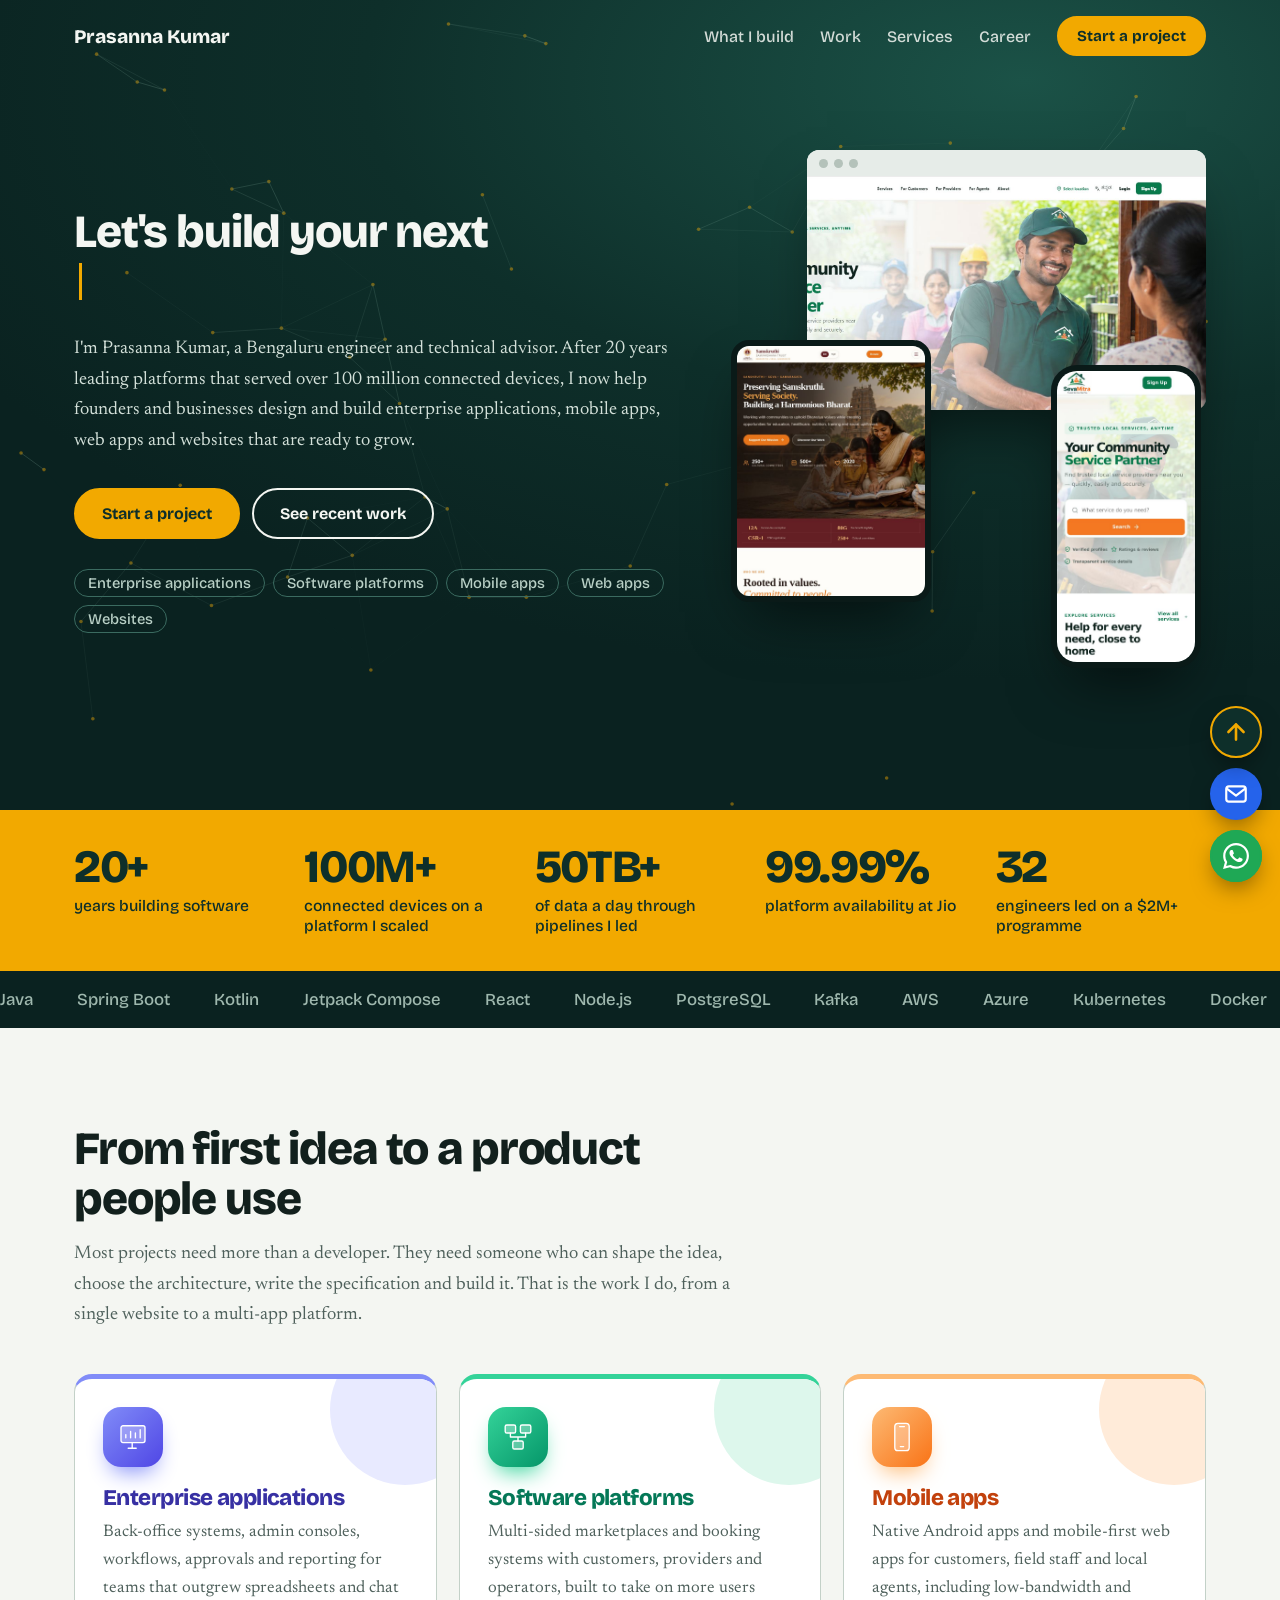
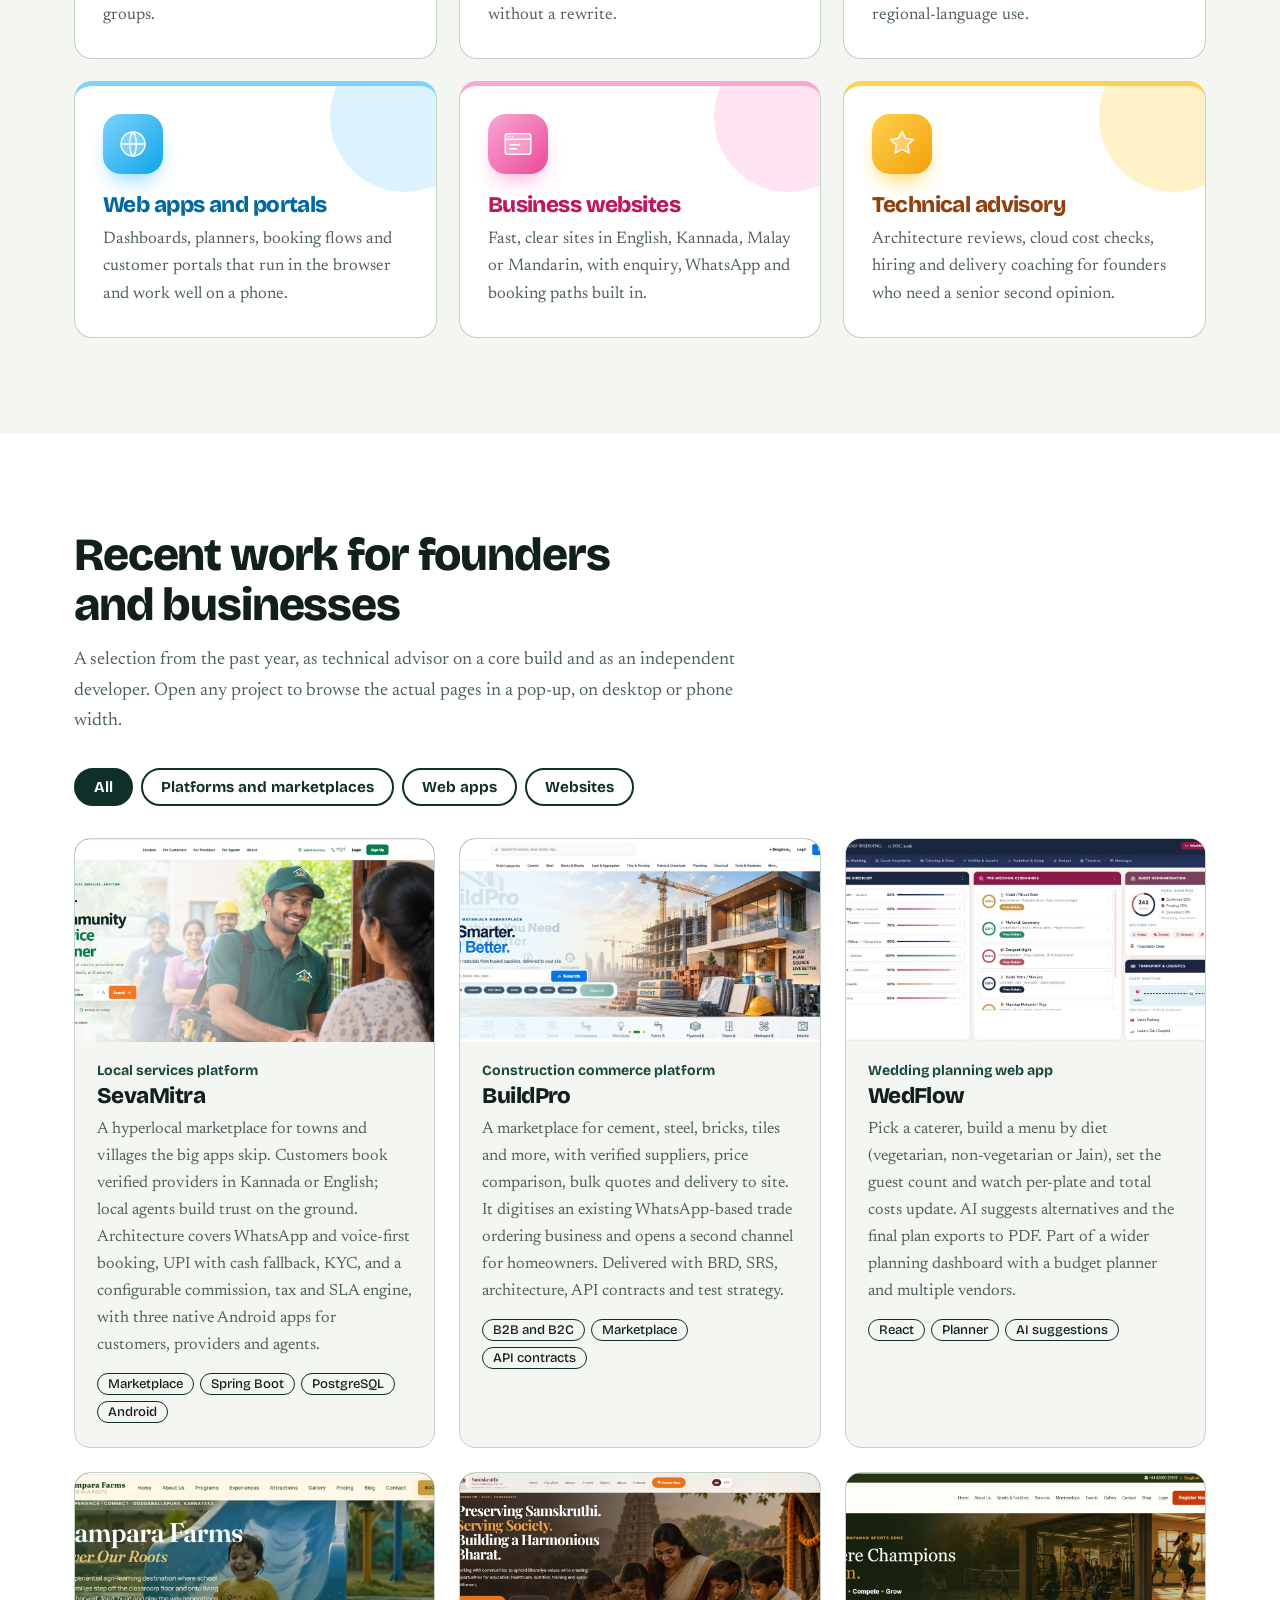
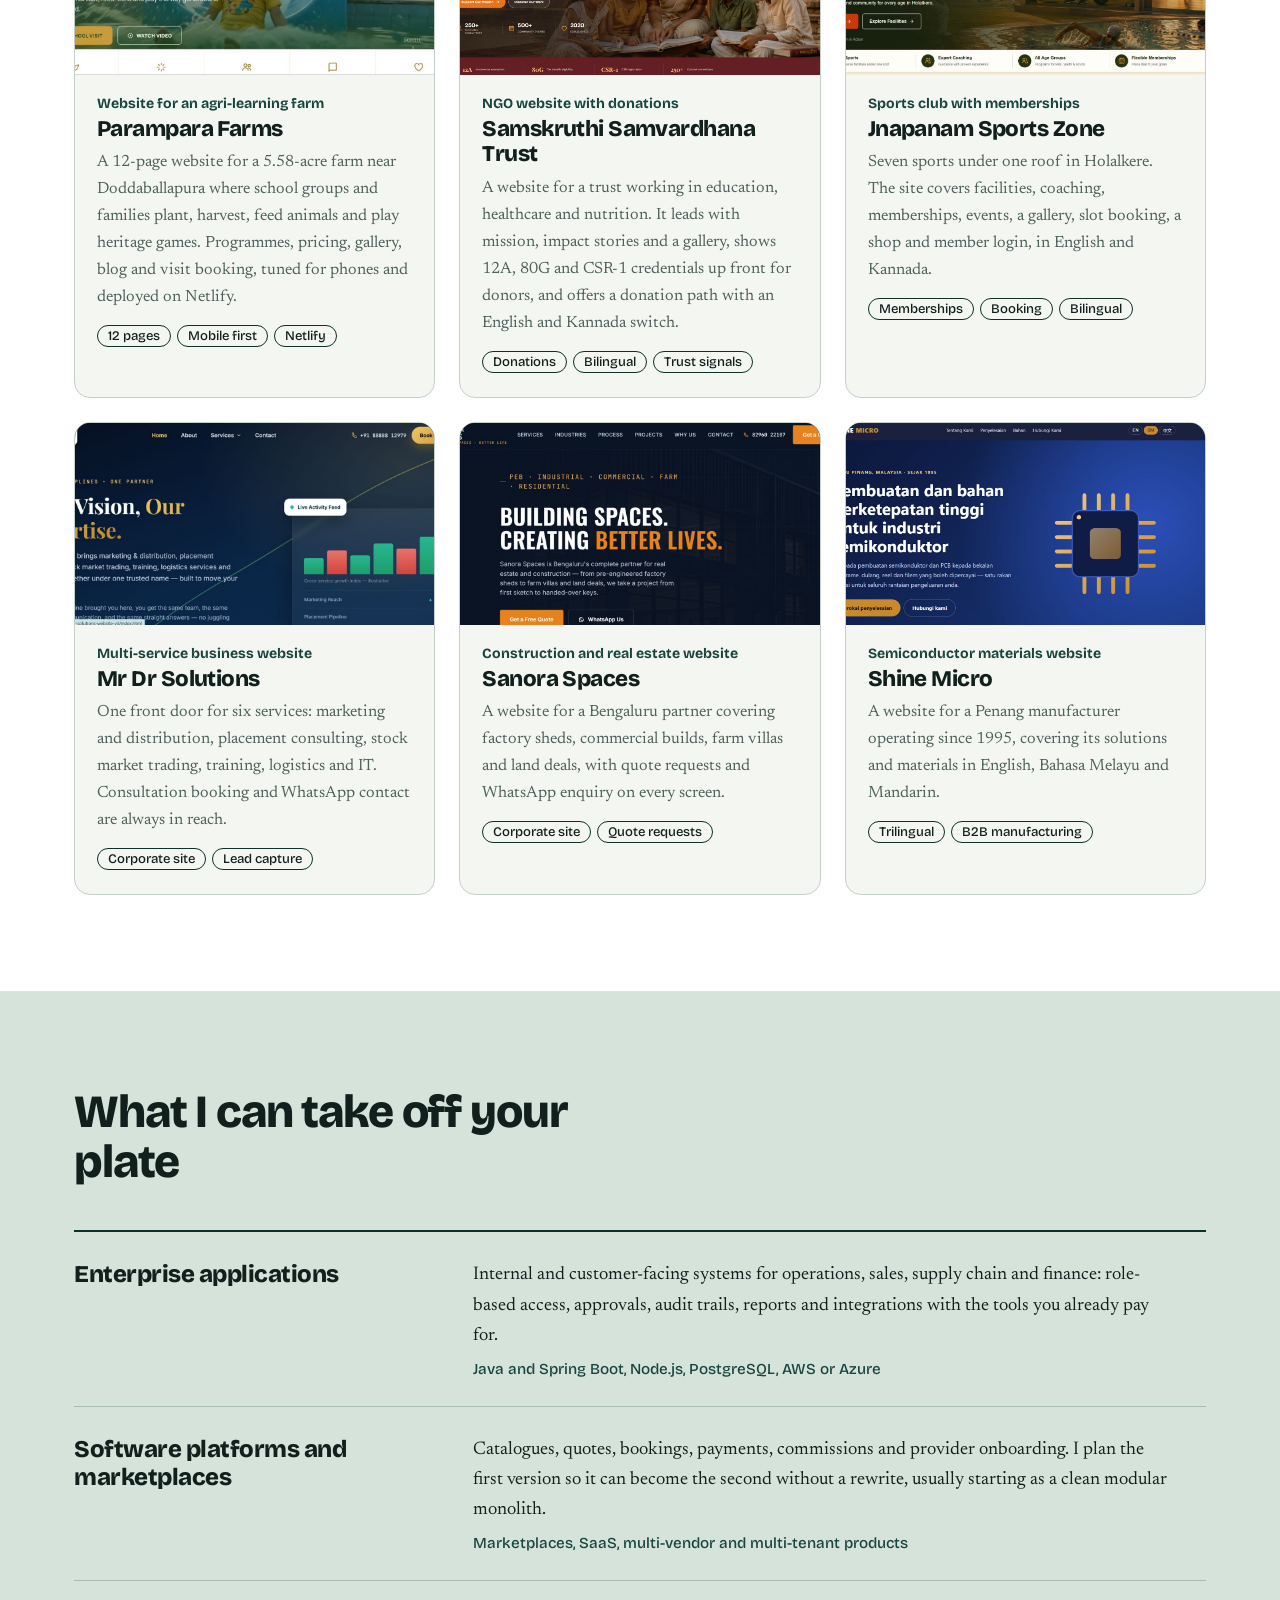
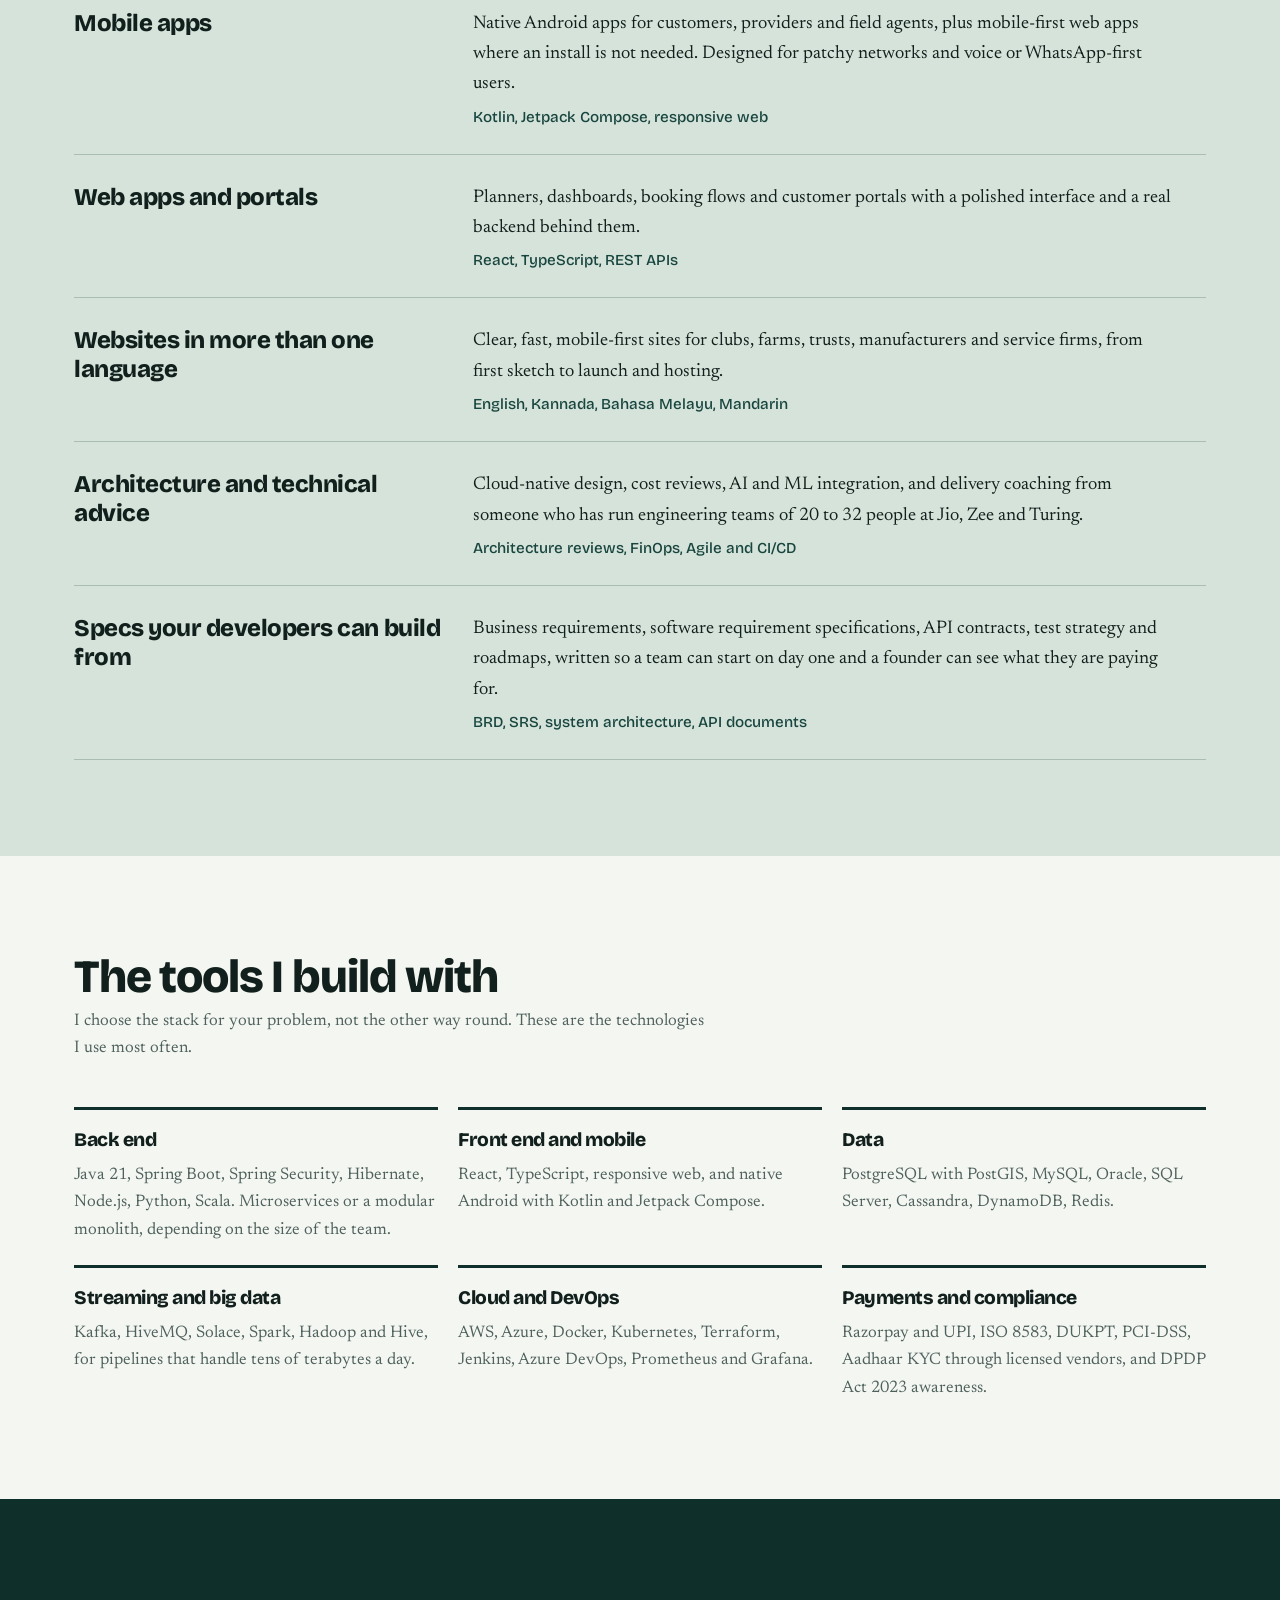
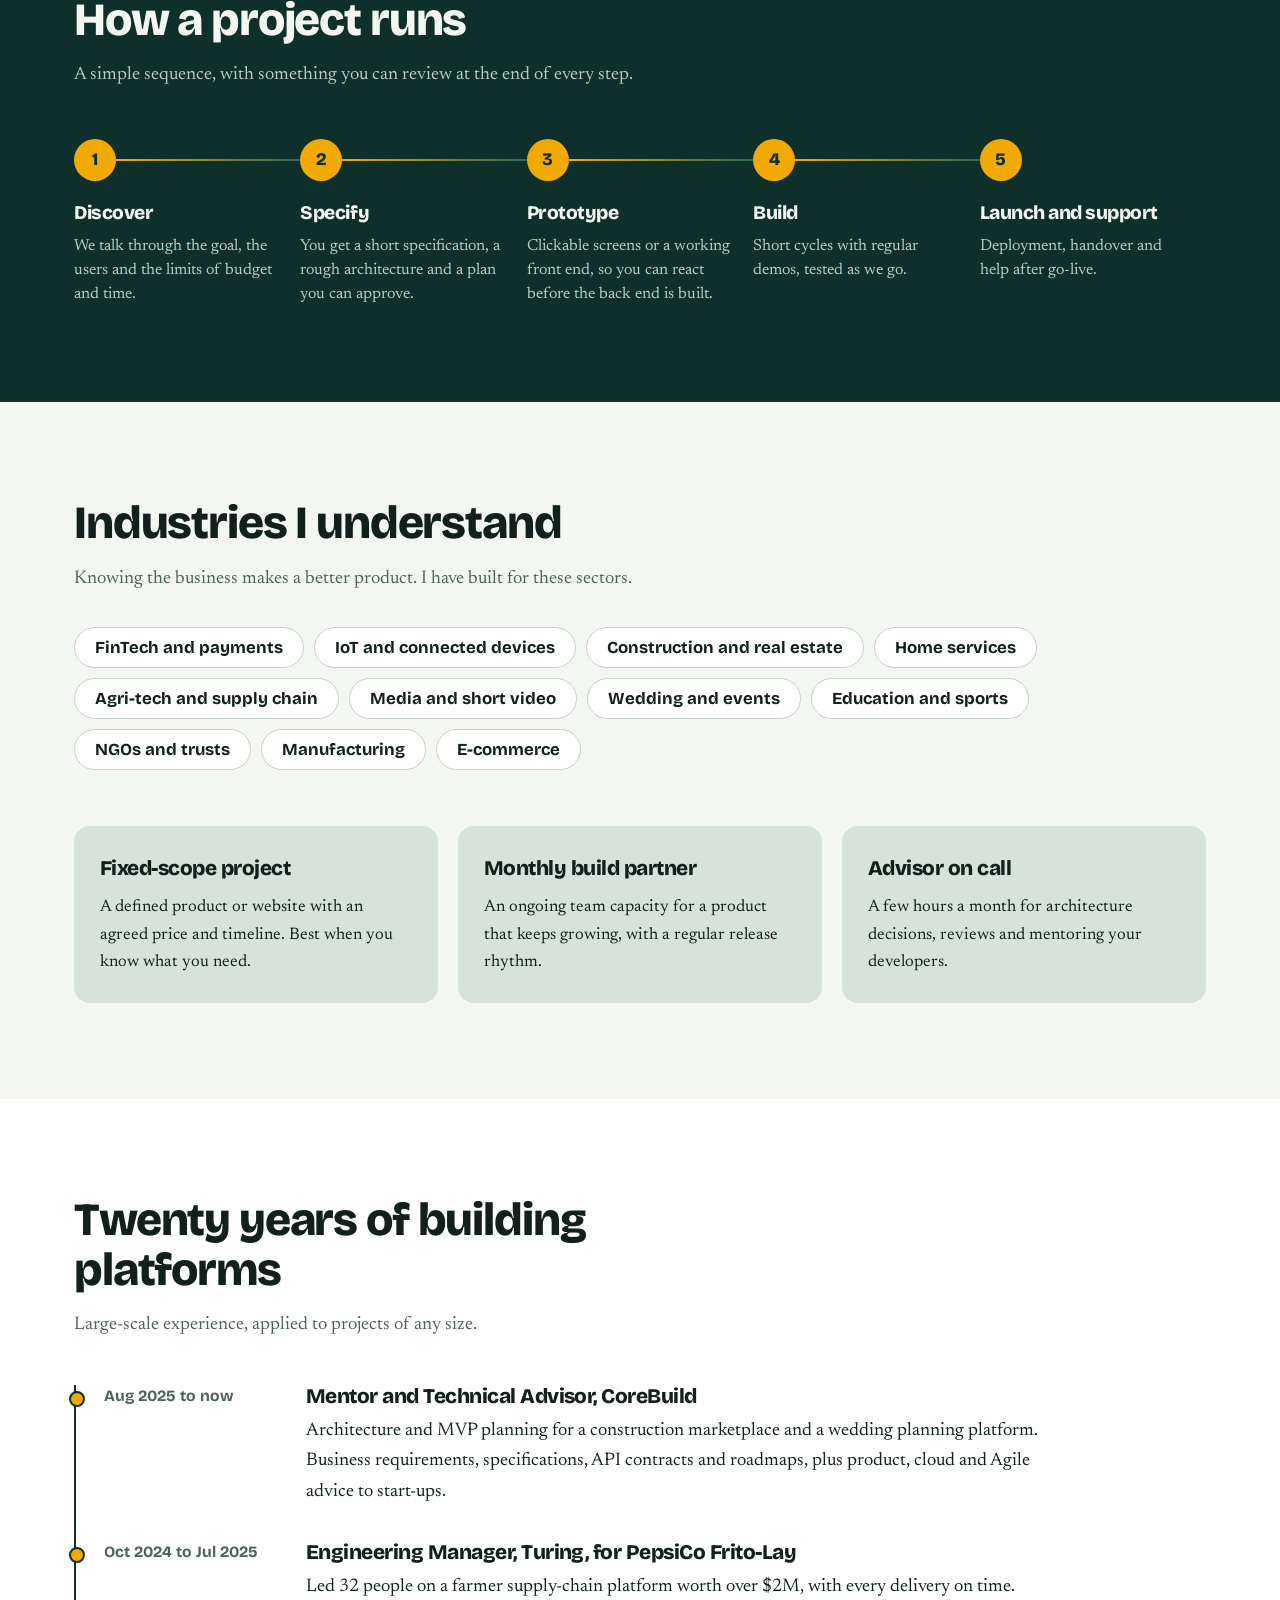
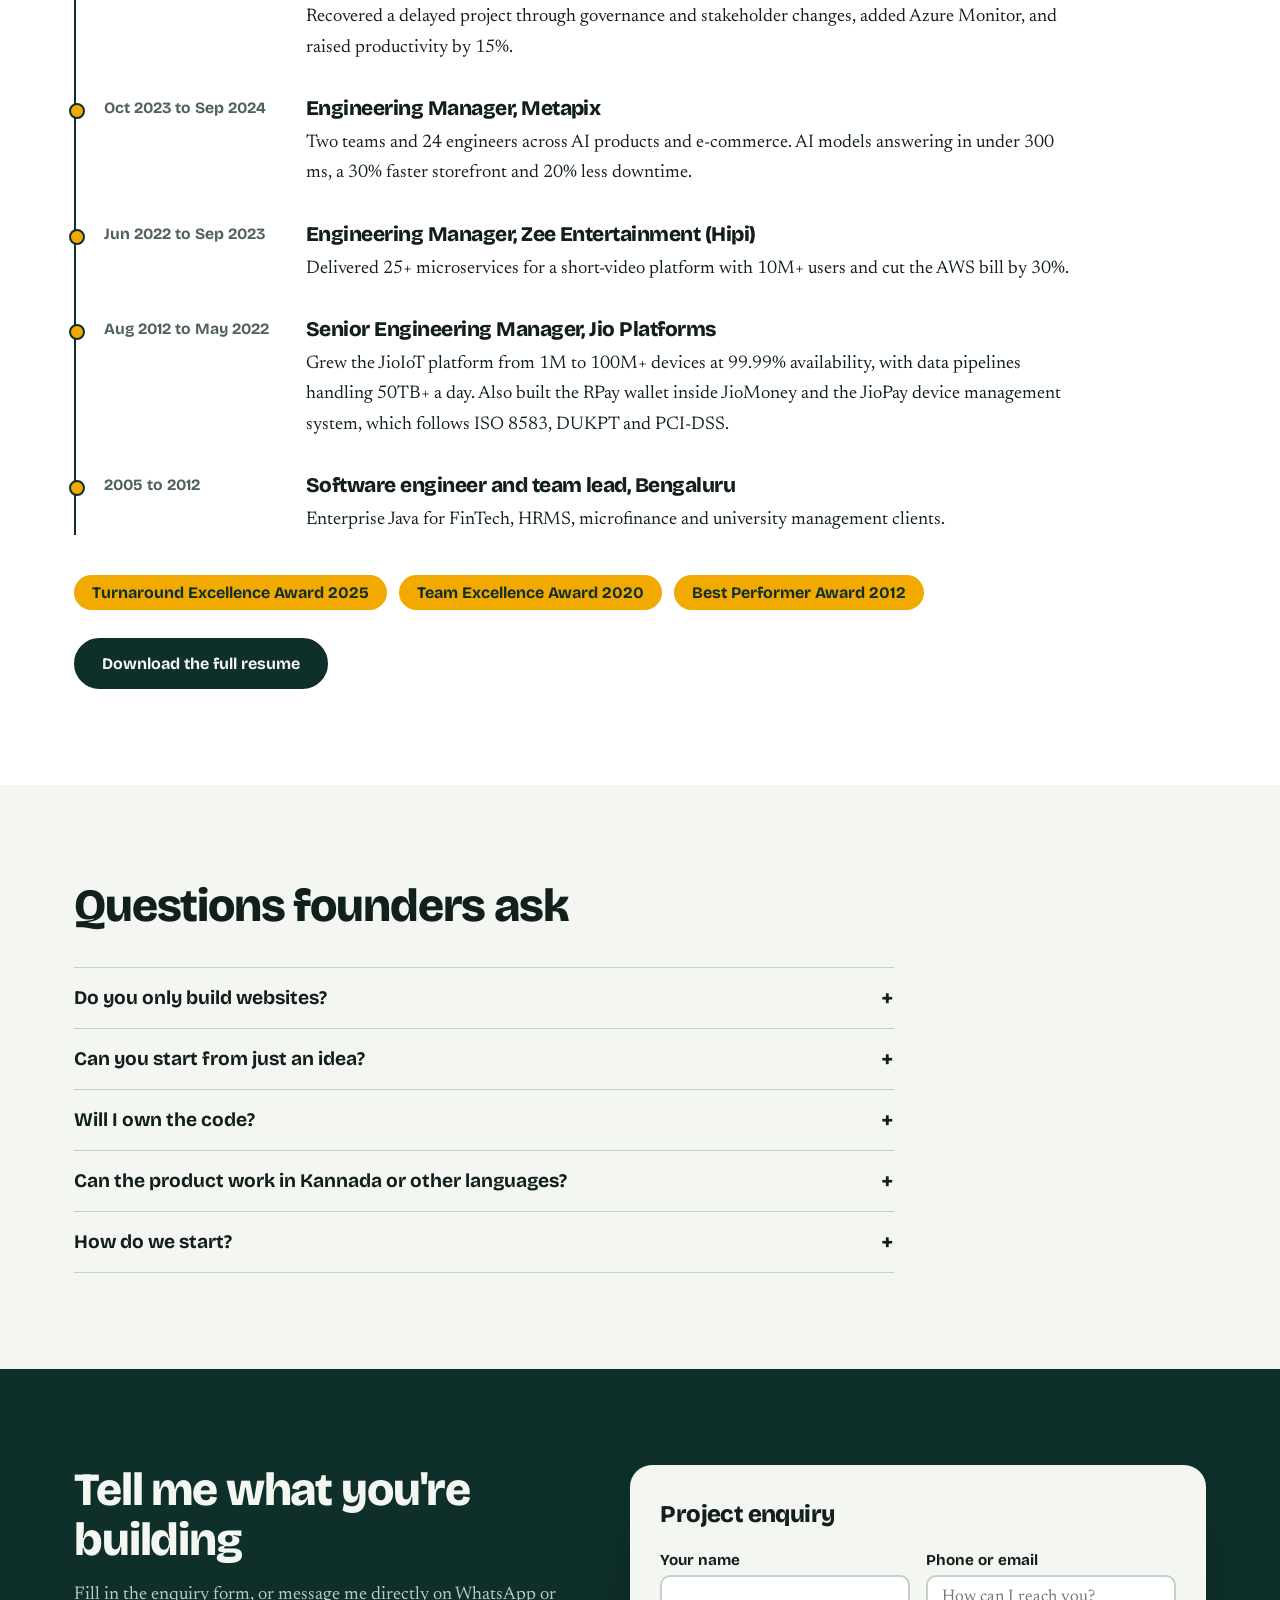
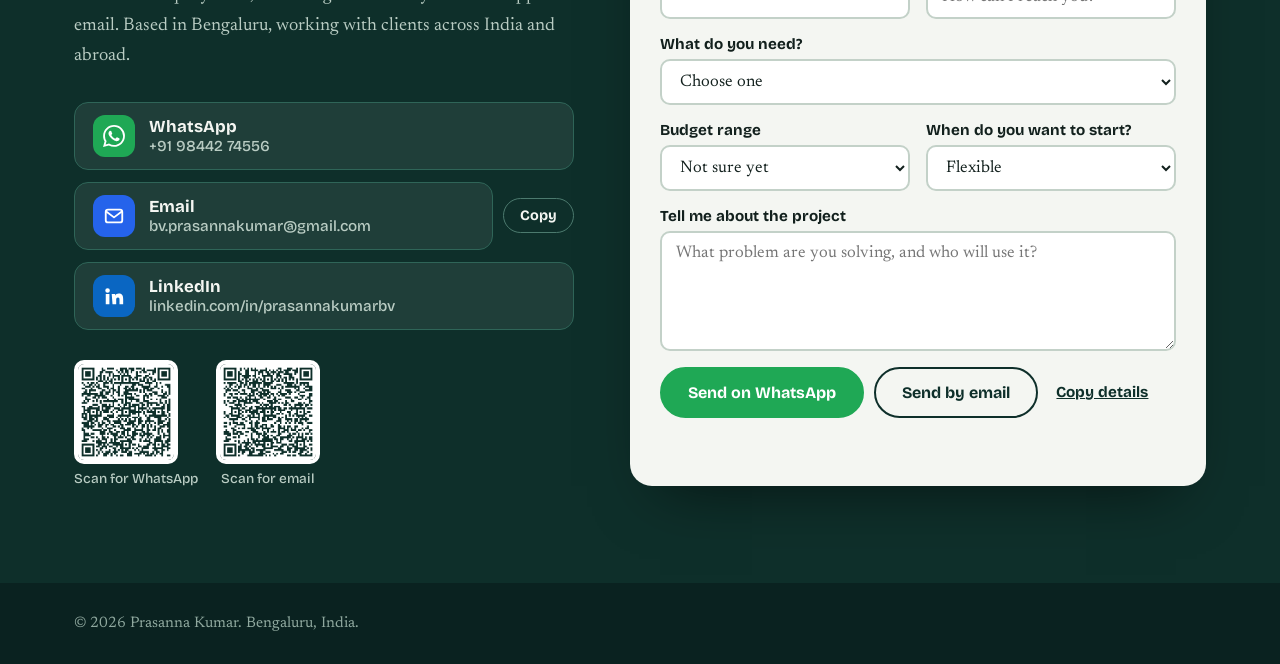
==== index.html @ 396239f5 "Initial commit" ====
<!DOCTYPE html>
<html lang="en">
<head>
<meta charset="utf-8">
<meta name="viewport" content="width=device-width, initial-scale=1">
<title>Prasanna Kumar | Enterprise apps, mobile apps and software platforms</title>
<meta name="description" content="Bengaluru engineer and technical advisor. I design and build enterprise applications, software platforms, mobile apps, web apps and websites. 20 years of experience, including platforms serving 100M+ devices.">
<link rel="preconnect" href="https://fonts.googleapis.com">
<link rel="preconnect" href="https://fonts.gstatic.com" crossorigin>
<link href="https://fonts.googleapis.com/css2?family=Bricolage+Grotesque:opsz,wght@12..96,500;12..96,700;12..96,800&family=Newsreader:ital,opsz,wght@0,6..72,400;0,6..72,500;1,6..72,400&display=swap" rel="stylesheet">
<style>
:root{--pine:#0E2F2A;--pine2:#18453E;--pine3:#0A2220;--chalk:#F4F6F2;--ink:#12201D;--sage:#D5E3DA;--gold:#F2A900;--muted:#4F615C;--line:#C3D1C8;
--d:'Bricolage Grotesque','Trebuchet MS',system-ui,sans-serif;--t:'Newsreader',Georgia,'Times New Roman',serif}
*{box-sizing:border-box;margin:0}
[hidden]{display:none!important}
html{scroll-behavior:smooth;scroll-padding-top:72px}
body{background:var(--chalk);color:var(--ink);font:400 1.15rem/1.65 var(--t);overflow-x:hidden}
a{color:inherit}
:focus-visible{outline:3px solid #B87F00;outline-offset:3px}
.wrap{max-width:1180px;margin:0 auto;padding:0 24px}
h1,h2,h3,.d{font-family:var(--d);letter-spacing:-.025em}
h2{font-size:clamp(1.9rem,3.6vw,2.9rem);line-height:1.08;font-weight:800;max-width:20ch}
.btn{display:inline-block;font:700 1rem var(--d);padding:14px 26px;border-radius:999px;text-decoration:none;border:2px solid var(--gold);background:var(--gold);color:var(--pine);cursor:pointer;transition:transform .2s,box-shadow .2s}
.btn:hover{transform:translateY(-2px);box-shadow:0 10px 24px -8px rgba(242,169,0,.6)}
.btn.o{background:transparent;color:inherit;border-color:currentColor}
.btn.o:hover{box-shadow:none;background:rgba(255,255,255,.08)}
.lead{margin-top:16px;color:var(--muted);max-width:38em}
section{padding:96px 0}

/* top bar */
.top{position:fixed;inset:0 0 auto 0;z-index:30;background:rgba(14,47,42,.0);transition:background .3s,box-shadow .3s;color:var(--chalk)}
.top.s{background:rgba(10,34,32,.94);backdrop-filter:blur(10px);box-shadow:0 6px 24px -10px rgba(0,0,0,.5)}
nav{display:flex;align-items:center;justify-content:space-between;gap:16px;height:72px;font:500 1rem var(--d)}
nav .nm{font-weight:800;font-size:1.2rem;text-decoration:none;white-space:nowrap}
nav ul{display:flex;gap:26px;list-style:none;padding:0;align-items:center}
nav ul a{text-decoration:none;opacity:.85}nav ul a:hover{opacity:1}
nav .btn{padding:9px 18px;font-size:.95rem;opacity:1}
.mb{display:none;background:none;border:2px solid currentColor;color:inherit;border-radius:8px;width:44px;height:40px;cursor:pointer;font:700 1rem var(--d)}

/* hero */
header.hero{background:radial-gradient(1200px 600px at 80% 10%,#1B5247 0%,var(--pine) 55%,var(--pine3) 100%);color:var(--chalk);position:relative;overflow:hidden}
#net{position:absolute;inset:0;width:100%;height:100%;opacity:.55}
.hg{position:relative;display:grid;grid-template-columns:1.3fr 1fr;gap:40px;align-items:center;padding:150px 24px 120px}
h1{font-size:clamp(1.6rem,3.6vw,3.3rem);line-height:1.1;font-weight:800}
h1 .l1{display:block}
h1 .rot{display:block;color:var(--gold);min-height:1.1em}
h1 .rot:after{content:"";display:inline-block;width:.07em;height:.8em;background:var(--gold);margin-left:.1em;vertical-align:-.04em;animation:bl 1s steps(1) infinite}
@keyframes bl{50%{opacity:0}}
.hg p.sub{margin-top:26px;max-width:33em;color:#D3E0D9}
.cta{display:flex;flex-wrap:wrap;gap:12px;margin-top:32px}
.chips{display:flex;flex-wrap:wrap;gap:8px;margin-top:30px;padding:0;list-style:none}
.chips li{font:500 .92rem var(--d);border:1px solid #3B6B60;border-radius:999px;padding:4px 13px;color:#B9D0C6}
.stage{position:relative;height:540px}
.dev{position:absolute;background:#fff;box-shadow:0 30px 60px -20px rgba(0,0,0,.6);animation:fl 7s ease-in-out infinite;overflow:hidden}
.sl{position:relative;overflow:hidden;background:#0A2220}
.sl img{position:absolute;inset:0;width:100%;height:100%;object-fit:cover;object-position:top;opacity:0;transform:translateX(28px) scale(1.03);transition:opacity .8s ease,transform .9s cubic-bezier(.2,.7,.2,1)}
.sl img.on{opacity:1;transform:none}
.sl img.out{opacity:0;transform:translateX(-28px)}
.dev .bar{height:26px;background:#E6ECE8;display:flex;align-items:center;gap:6px;padding:0 12px}
.dev .bar i{width:9px;height:9px;border-radius:50%;background:#B4C2BA}
.dev.br{border-radius:12px;width:84%;left:16%;top:0}
.dev.br .sl{aspect-ratio:16/9.4}
.dev.tb{border-radius:18px;border:6px solid #0A1A18;width:42%;left:0;top:190px;animation-delay:-3s;background:#0A1A18}
.dev.tb .sl{aspect-ratio:3/4}
.dev.ph{border-radius:26px;border:6px solid #0A1A18;width:150px;right:1%;top:215px;animation-delay:-5s;background:#0A1A18}
.dev.ph .sl{aspect-ratio:9/19}
@keyframes fl{50%{transform:translateY(-12px)}}
.entry{opacity:0;animation:up .9s cubic-bezier(.2,.7,.2,1) forwards}
@keyframes up{from{opacity:0;transform:translateY(30px)}to{opacity:1;transform:none}}

/* stats */
.stats{background:var(--gold);color:var(--pine)}
.stats .g{display:grid;grid-template-columns:repeat(5,1fr);gap:20px;padding:34px 24px}
.stats b{display:block;font:800 clamp(2rem,3.6vw,3rem)/1 var(--d);letter-spacing:-.03em}
.stats span{font:500 .98rem/1.3 var(--d);display:block;margin-top:6px}

/* marquee */
.mq{background:var(--pine3);color:#9FB8AE;overflow:hidden;padding:18px 0;font:500 1.05rem var(--d)}
.mq div{display:flex;gap:44px;width:max-content;animation:mq 40s linear infinite}
.mq span{white-space:nowrap}
@keyframes mq{to{transform:translateX(-50%)}}

/* what */
.wh .g{display:grid;grid-template-columns:repeat(3,1fr);gap:22px;margin-top:44px}
.cap{position:relative;overflow:hidden;background:#fff;border:1px solid var(--line);border-top:5px solid var(--c1);border-radius:18px;padding:28px;transition:transform .25s,box-shadow .25s}
.cap:before{content:"";position:absolute;right:-44px;top:-44px;width:150px;height:150px;border-radius:50%;background:var(--t);transition:transform .5s}
.cap:hover:before{transform:scale(1.7)}
.cap:hover{transform:translateY(-7px);box-shadow:0 26px 44px -26px var(--c)}
.cap .ic{position:relative;width:60px;height:60px;border-radius:18px;background:linear-gradient(135deg,var(--c1),var(--c2));display:grid;place-items:center;box-shadow:0 12px 22px -8px var(--c1);transition:transform .3s}
.cap:hover .ic{transform:rotate(-7deg) scale(1.1)}
.cap .ic svg{width:32px;height:32px;stroke:#fff;fill:none;stroke-width:1.7;stroke-linecap:round;stroke-linejoin:round}
.cap .ic .f{fill:rgba(255,255,255,.3)}
.cap h3{position:relative;font-size:1.4rem;font-weight:800;margin-top:18px;line-height:1.15;color:var(--c)}
.cap p{position:relative;margin-top:8px;font-size:1.05rem;color:var(--muted)}

/* work */
.work{background:#fff}
.fl{display:flex;flex-wrap:wrap;gap:8px;margin-top:32px}
.fl button{font:700 .95rem var(--d);padding:8px 18px;border-radius:999px;border:2px solid var(--pine);background:transparent;color:var(--pine);cursor:pointer}
.fl button[aria-pressed=true]{background:var(--pine);color:var(--chalk)}
.pg{display:grid;grid-template-columns:repeat(3,1fr);gap:24px;margin-top:32px}
.card{background:var(--chalk);border:1px solid var(--line);border-radius:16px;overflow:hidden;display:flex;flex-direction:column;text-align:left;cursor:pointer;padding:0;font:inherit;color:inherit;transition:transform .25s,box-shadow .25s}
.card:hover{transform:translateY(-6px);box-shadow:0 26px 44px -24px rgba(14,47,42,.5)}
.card .im{position:relative;aspect-ratio:16/9;overflow:hidden;background:var(--pine)}
.card .im img{width:100%;height:100%;object-fit:cover;object-position:top;transition:transform .6s}
.card:hover .im img{transform:scale(1.06)}
.card .im em{position:absolute;right:10px;bottom:10px;font:700 .85rem var(--d);font-style:normal;background:var(--gold);color:var(--pine);padding:5px 12px;border-radius:999px;opacity:0;transform:translateY(8px);transition:.25s}
.card:hover .im em,.card:focus-visible .im em{opacity:1;transform:none}
.card .bd{padding:20px 22px 24px}
.card .ty{font:700 .88rem var(--d);color:var(--pine2)}
.card h3{font-size:1.4rem;font-weight:800;line-height:1.15;margin-top:4px}
.card p{font-size:1.02rem;color:var(--muted);margin-top:8px}
.tags{display:flex;flex-wrap:wrap;gap:6px;margin-top:14px;padding:0;list-style:none}
.tags li{font:500 .82rem var(--d);border:1px solid var(--pine);border-radius:999px;padding:2px 10px}
.hide{display:none}

/* services */
.svc{background:var(--sage)}
.svc dl{margin-top:44px;border-top:2px solid var(--pine)}
.svc .row{display:grid;grid-template-columns:minmax(220px,1fr) 2fr;gap:32px;padding:28px 0;border-bottom:1px solid #A9BDB1;transition:padding-left .25s,background .25s}
.svc .row:hover{padding-left:16px;background:rgba(255,255,255,.35)}
.svc dt{font:800 1.5rem/1.2 var(--d);letter-spacing:-.02em}
.svc dd{max-width:38em}
.svc dd small{display:block;margin-top:8px;font:500 .95rem var(--d);color:var(--pine2)}

/* stack */
.tech .g{display:grid;grid-template-columns:repeat(3,1fr);gap:20px;margin-top:44px}
.tech .bx{border-top:3px solid var(--pine);padding-top:14px}
.tech h3{font-size:1.2rem;font-weight:800}
.tech p{margin-top:6px;color:var(--muted);font-size:1.05rem}

/* process */
.pr{background:var(--pine);color:var(--chalk)}
.pr .lead{color:#B9CCC3}
.st{display:grid;grid-template-columns:repeat(5,1fr);gap:0;margin-top:48px;list-style:none;padding:0;counter-reset:s}
.st li{position:relative;padding:0 18px 0 0;counter-increment:s}
.st li:before{content:counter(s);display:grid;place-items:center;width:42px;height:42px;border-radius:50%;background:var(--gold);color:var(--pine);font:800 1.1rem var(--d);position:relative;z-index:1}
.st li:after{content:"";position:absolute;top:20px;left:42px;right:0;height:2px;background:linear-gradient(90deg,var(--gold),#2F6558)}
.st li:last-child:after{display:none}
.st h3{margin-top:16px;font-size:1.2rem;font-weight:800}
.st p{font-size:1rem;color:#B9CCC3;margin-top:6px;line-height:1.5}

/* industries + engage */
.ind .tg{display:flex;flex-wrap:wrap;gap:10px;margin-top:32px}
.ind .tg span{font:700 1.05rem var(--d);background:#fff;border:1px solid var(--line);border-radius:999px;padding:9px 20px;transition:.2s}
.ind .tg span:hover{background:var(--pine);color:var(--chalk);border-color:var(--pine)}
.eg{display:grid;grid-template-columns:repeat(3,1fr);gap:20px;margin-top:56px}
.eg div{background:var(--sage);border-radius:16px;padding:26px}
.eg h3{font-size:1.3rem;font-weight:800}
.eg p{margin-top:8px;font-size:1.05rem}

/* career */
.car{background:#fff}
.tl{list-style:none;padding:0;margin-top:44px}
.tl li{display:grid;grid-template-columns:170px 1fr;gap:32px;padding:0 0 34px 28px;border-left:2px solid var(--pine);position:relative}
.tl li:last-child{padding-bottom:0}
.tl li:before{content:"";position:absolute;left:-7px;top:6px;width:12px;height:12px;border-radius:50%;background:var(--gold);border:2px solid var(--pine)}
.tl time{font:700 .98rem/1.4 var(--d);color:var(--muted)}
.tl h3{font-size:1.3rem;font-weight:800;line-height:1.2}
.tl p{margin-top:6px;max-width:42em}
.aw{display:flex;flex-wrap:wrap;gap:12px;margin-top:40px}
.aw span{font:700 1rem var(--d);background:var(--gold);color:var(--pine);padding:8px 18px;border-radius:999px}
.cv{margin-top:28px}
.cv .btn{background:var(--pine);border-color:var(--pine);color:var(--chalk)}

/* faq */
.faq details{border-bottom:1px solid var(--line);padding:18px 0;max-width:820px}
.faq details:first-of-type{margin-top:36px;border-top:1px solid var(--line)}
.faq summary{font:700 1.2rem var(--d);cursor:pointer;list-style:none;display:flex;justify-content:space-between;gap:16px}
.faq summary::-webkit-details-marker{display:none}
.faq summary:after{content:"+";font-size:1.5rem;line-height:1;transition:transform .25s}
.faq details[open] summary:after{transform:rotate(45deg)}
.faq details p{margin-top:10px;color:var(--muted)}

/* contact */
.ct{background:var(--pine);color:var(--chalk)}
.ct .lead{color:#B9CCC3}
.cg{display:grid;grid-template-columns:1fr 1.15fr;gap:56px;align-items:start}
.cl{list-style:none;padding:0;margin-top:30px;display:grid;gap:12px}
.cl li{display:flex;align-items:center;gap:10px;flex-wrap:wrap}
.ch{display:flex;align-items:center;gap:14px;text-decoration:none;background:rgba(255,255,255,.07);border:1px solid #2F6558;border-radius:14px;padding:12px 18px;flex:1;min-width:240px;transition:background .2s,transform .2s}
.ch:hover{background:rgba(255,255,255,.14);transform:translateX(4px)}
.ch .ib{width:42px;height:42px;border-radius:12px;display:grid;place-items:center;flex:none}
.ch .ib svg{width:22px;height:22px;fill:#fff}
.ch b{display:block;font:700 1.05rem var(--d)}
.ch small{display:block;font:500 .95rem var(--d);color:#B9CCC3;word-break:break-all}
.cp{font:700 .9rem var(--d);background:transparent;color:var(--chalk);border:1px solid #4C7A6E;border-radius:999px;padding:8px 16px;cursor:pointer}
.cp:hover{background:rgba(255,255,255,.1)}
.mini{display:flex;gap:18px;margin-top:30px}
.mini figure{text-align:center;font:500 .85rem var(--d);color:#B9CCC3}
.mini img{display:block;width:104px;height:104px;border-radius:10px;border:4px solid #fff;margin-bottom:6px}
.enq{background:var(--chalk);color:var(--ink);border-radius:22px;padding:30px;display:grid;grid-template-columns:1fr 1fr;gap:16px;box-shadow:0 30px 60px -30px rgba(0,0,0,.6)}
.enq h3{font-size:1.5rem;font-weight:800;grid-column:1/-1}
.enq .full{grid-column:1/-1}
.enq label{font:700 .95rem var(--d);display:grid;gap:6px}
.enq input,.enq select,.enq textarea{font:1.05rem var(--t);padding:12px 14px;border-radius:10px;border:2px solid var(--line);background:#fff;color:var(--ink);width:100%}
.enq input:focus,.enq select:focus,.enq textarea:focus{outline:none;border-color:var(--pine);box-shadow:0 0 0 4px rgba(14,47,42,.15)}
.enq textarea{min-height:120px;resize:vertical}
.enq .acts{grid-column:1/-1;display:flex;flex-wrap:wrap;gap:10px;align-items:center}
.enq .btn.g{background:#1FA855;border-color:#1FA855;color:#fff}
.enq .btn.p{background:transparent;border-color:var(--pine);color:var(--pine)}
.lnk{background:none;border:0;font:700 .95rem var(--d);text-decoration:underline;cursor:pointer;color:var(--pine);padding:8px}
#fs{grid-column:1/-1;min-height:1.4em;font:600 1rem var(--d);color:var(--pine2)}
.hp{position:absolute;left:-9999px;opacity:0}
.fab{position:fixed;right:18px;bottom:18px;z-index:25;display:flex;flex-direction:column;gap:10px;align-items:center}
.fb{width:52px;height:52px;border-radius:50%;display:grid;place-items:center;border:0;cursor:pointer;color:#fff;box-shadow:0 10px 24px -6px rgba(0,0,0,.5);transition:transform .2s,opacity .3s;text-decoration:none;position:relative}
.fb:hover{transform:translateY(-3px) scale(1.07)}
.fb svg{width:26px;height:26px}
.fb.wa{background:#1FA855}.fb.wa svg{fill:#fff}
.fb.wa:after{content:"";position:absolute;inset:0;border-radius:50%;border:2px solid #1FA855;animation:pulse 2.2s ease-out infinite}
@keyframes pulse{from{transform:scale(1);opacity:.8}to{transform:scale(1.55);opacity:0}}
.fb.em{background:#2563EB}.fb.em svg{fill:none;stroke:#fff;stroke-width:2;stroke-linecap:round;stroke-linejoin:round}
.fb.top{background:var(--pine);border:2px solid var(--gold);opacity:0;pointer-events:none;transform:translateY(12px)}
.fb.top svg{fill:none;stroke:var(--gold);stroke-width:2.4;stroke-linecap:round;stroke-linejoin:round}
.fb.top.v{opacity:1;pointer-events:auto;transform:none}
.fb[data-l]:before{content:attr(data-l);position:absolute;right:62px;background:var(--pine);color:#fff;font:700 .85rem var(--d);padding:5px 12px;border-radius:999px;white-space:nowrap;opacity:0;pointer-events:none;transform:translateX(6px);transition:.2s}
.fb:hover:before,.fb:focus-visible:before{opacity:1;transform:none}
footer{background:var(--pine3);color:#8FA89E;padding:28px 0;font-size:.95rem}

/* modal */
dialog{border:0;padding:0;background:transparent;max-width:none;max-height:none;width:100%;height:100%}
dialog::backdrop{background:rgba(6,20,18,.82);backdrop-filter:blur(4px)}
.md{position:absolute;inset:3vh 3vw;background:#fff;border-radius:16px;display:flex;flex-direction:column;overflow:hidden;animation:pop .35s cubic-bezier(.2,.8,.2,1)}
@keyframes pop{from{opacity:0;transform:scale(.96) translateY(14px)}to{opacity:1;transform:none}}
.mh{display:flex;align-items:center;gap:10px;padding:10px 14px;background:var(--pine);color:var(--chalk);font:700 1rem var(--d)}
.mh .tt{flex:1;min-width:0;overflow:hidden;text-overflow:ellipsis;white-space:nowrap}
.mh button,.mh a{font:700 .9rem var(--d);color:var(--chalk);background:transparent;border:1px solid #4C7A6E;border-radius:999px;padding:6px 14px;cursor:pointer;text-decoration:none;white-space:nowrap}
.mh button[aria-pressed=true]{background:var(--gold);color:var(--pine);border-color:var(--gold)}
.mh .x{width:38px;height:34px;padding:0;font-size:1.2rem}
.mb2{flex:1;background:#DDE5E0;display:flex;justify-content:center;overflow:auto}
.mb2 iframe{border:0;background:#fff;width:100%;height:100%;transition:width .3s}
.mb2.mo iframe{width:390px;max-width:100%;margin:12px 0;border-radius:18px;box-shadow:0 10px 30px rgba(0,0,0,.25);height:calc(100% - 24px)}
.mb2 img{max-width:100%;height:auto;align-self:flex-start}
.note{padding:8px 14px;font:500 .92rem var(--d);background:#FFF4D6;color:#5A4300}

/* reveal */
.rv{opacity:0;transform:translateY(26px);transition:opacity .8s cubic-bezier(.2,.7,.2,1),transform .8s cubic-bezier(.2,.7,.2,1)}
.rv.in{opacity:1;transform:none}

@media(max-width:960px){
.hg{grid-template-columns:1fr;padding:116px 24px 72px}
.stage{height:420px;margin-top:8px}
.dev.br{width:88%;left:12%}
.dev.tb{width:40%;top:150px}
.dev.ph{width:108px;top:190px}
.cg{grid-template-columns:1fr;gap:40px}
.stats .g{grid-template-columns:repeat(2,1fr)}
.wh .g,.pg,.tech .g,.eg{grid-template-columns:1fr 1fr}
.st{grid-template-columns:1fr;gap:26px}
.st li{padding:0 0 0 58px}.st li:before{position:absolute;left:0;top:0}.st li:after{display:none}
.st h3{margin-top:0}
.svc .row,.tl li{grid-template-columns:1fr;gap:6px}
section{padding:72px 0}
}
@media(max-width:700px){
.mb{display:block}
nav ul{display:none;position:absolute;top:72px;left:0;right:0;background:var(--pine3);flex-direction:column;align-items:stretch;gap:0;padding:8px 24px 20px}
nav ul.o{display:flex}
nav ul li a{display:block;padding:12px 0;font-size:1.1rem}
nav ul .btn{text-align:center;margin-top:8px}
.wh .g,.pg,.tech .g,.eg,.enq{grid-template-columns:1fr}
.fb{width:46px;height:46px}.fab{right:12px;bottom:12px}
.fb[data-l]:before{display:none}
.stage{height:390px}.dev.tb{width:38%}.dev.ph{width:98px}
.md{inset:0;border-radius:0}
.mh .lab{display:none}
}
@media(max-width:380px){h1{font-size:1.5rem}}
@media(prefers-reduced-motion:reduce){html{scroll-behavior:auto}*{animation:none!important;transition:none!important}.rv,.entry{opacity:1;transform:none}}
</style>
</head>
<body>
<div class="top" id="top">
<div class="wrap">
<nav aria-label="Main">
<a class="nm" href="#home">Prasanna Kumar</a>
<button class="mb" id="mb" aria-label="Menu" aria-expanded="false">Menu</button>
<ul id="mn">
<li><a href="#what">What I build</a></li><li><a href="#work">Work</a></li><li><a href="#services">Services</a></li><li><a href="#career">Career</a></li><li><a class="btn" href="#contact">Start a project</a></li>
</ul>
</nav>
</div>
</div>

<header class="hero" id="home">
<canvas id="net" aria-hidden="true"></canvas>
<div class="wrap hg">
<div>
<h1 class="entry" aria-label="Let's build your next enterprise application, software platform, mobile app, web app or website"><span class="l1">Let's build your next</span><span class="rot" id="rot" aria-hidden="true"></span></h1>
<p class="sub entry" style="animation-delay:.2s">I'm Prasanna Kumar, a Bengaluru engineer and technical advisor. After 20 years leading platforms that served over 100 million connected devices, I now help founders and businesses design and build enterprise applications, mobile apps, web apps and websites that are ready to grow.</p>
<div class="cta entry" style="animation-delay:.35s"><a class="btn" href="#contact">Start a project</a><a class="btn o" href="#work">See recent work</a></div>
<ul class="chips entry" style="animation-delay:.5s"><li>Enterprise applications</li><li>Software platforms</li><li>Mobile apps</li><li>Web apps</li><li>Websites</li></ul>
</div>
<div class="stage entry" style="animation-delay:.3s" aria-hidden="true">
<div class="dev br"><div class="bar"><i></i><i></i><i></i></div><div class="sl" data-s="desk" data-o="0"></div></div>
<div class="dev tb"><div class="sl" data-s="tab" data-o="1"></div></div>
<div class="dev ph"><div class="sl" data-s="ph" data-o="2"></div></div>
</div>
</div>
</header>

<div class="stats"><div class="wrap g">
<div><b data-n="20" data-s="+">0</b><span>years building software</span></div>
<div><b data-n="100" data-s="M+">0</b><span>connected devices on a platform I scaled</span></div>
<div><b data-n="50" data-s="TB+">0</b><span>of data a day through pipelines I led</span></div>
<div><b data-n="99.99" data-s="%" data-d="2">0</b><span>platform availability at Jio</span></div>
<div><b data-n="32" data-s="">0</b><span>engineers led on a $2M+ programme</span></div>
</div></div>
<div class="mq" aria-hidden="true"><div id="mq"></div></div>

<main>
<section class="wh" id="what"><div class="wrap">
<h2 class="rv">From first idea to a product people use</h2>
<p class="lead rv">Most projects need more than a developer. They need someone who can shape the idea, choose the architecture, write the specification and build it. That is the work I do, from a single website to a multi-app platform.</p>
<div class="g">
<div class="cap rv" style="--c:#3730A3;--c1:#818CF8;--c2:#4F46E5;--t:#E8EAFF"><div class="ic"><svg viewBox="0 0 40 40" aria-hidden="true"><rect class="f" x="5" y="6" width="30" height="21" rx="2.5"/><path d="M15 34h10M20 27v7M12 21v-4M18 21v-8M24 21v-6M30 21v-10" transform="translate(-1 0)"/></svg></div><h3>Enterprise applications</h3><p>Back-office systems, admin consoles, workflows, approvals and reporting for teams that outgrew spreadsheets and chat groups.</p></div>
<div class="cap rv" style="--c:#047857;--c1:#34D399;--c2:#059669;--t:#DDF7EC"><div class="ic"><svg viewBox="0 0 40 40" aria-hidden="true"><rect class="f" x="4" y="5" width="13" height="10" rx="2"/><rect class="f" x="23" y="5" width="13" height="10" rx="2"/><rect class="f" x="13.5" y="25" width="13" height="10" rx="2"/><path d="M10.5 15v5h19v-5M20 20v5"/></svg></div><h3>Software platforms</h3><p>Multi-sided marketplaces and booking systems with customers, providers and operators, built to take on more users without a rewrite.</p></div>
<div class="cap rv" style="--c:#C2410C;--c1:#FDBA74;--c2:#F97316;--t:#FFEBD9"><div class="ic"><svg viewBox="0 0 40 40" aria-hidden="true"><rect class="f" x="11" y="3" width="18" height="34" rx="4"/><path d="M17 7h6M18 32h4"/></svg></div><h3>Mobile apps</h3><p>Native Android apps and mobile-first web apps for customers, field staff and local agents, including low-bandwidth and regional-language use.</p></div>
<div class="cap rv" style="--c:#0369A1;--c1:#7DD3FC;--c2:#0EA5E9;--t:#DDF2FF"><div class="ic"><svg viewBox="0 0 40 40" aria-hidden="true"><circle class="f" cx="20" cy="20" r="15"/><path d="M5 20h30M20 5c-5.5 5.5-5.5 24.5 0 30M20 5c5.5 5.5 5.5 24.5 0 30"/></svg></div><h3>Web apps and portals</h3><p>Dashboards, planners, booking flows and customer portals that run in the browser and work well on a phone.</p></div>
<div class="cap rv" style="--c:#BE185D;--c1:#F9A8D4;--c2:#EC4899;--t:#FFE4F1"><div class="ic"><svg viewBox="0 0 40 40" aria-hidden="true"><rect class="f" x="4" y="7" width="32" height="26" rx="3"/><path d="M4 14h32M9 10.5h.01M13 10.5h.01M10 21h12M10 26h8"/></svg></div><h3>Business websites</h3><p>Fast, clear sites in English, Kannada, Malay or Mandarin, with enquiry, WhatsApp and booking paths built in.</p></div>
<div class="cap rv" style="--c:#92400E;--c1:#FCD34D;--c2:#F59E0B;--t:#FFF2C9"><div class="ic"><svg viewBox="0 0 40 40" aria-hidden="true"><path class="f" d="M20 4l4.4 9 9.9 1.4-7.2 7 1.7 9.8L20 26.6l-8.8 4.6 1.7-9.8-7.2-7 9.9-1.4z"/></svg></div><h3>Technical advisory</h3><p>Architecture reviews, cloud cost checks, hiring and delivery coaching for founders who need a senior second opinion.</p></div>
</div>
</div></section>

<section class="work" id="work"><div class="wrap">
<h2 class="rv">Recent work for founders and businesses</h2>
<p class="lead rv">A selection from the past year, as technical advisor on a core build and as an independent developer. Open any project to browse the actual pages in a pop-up, on desktop or phone width.</p>
<div class="fl rv" id="fl" role="group" aria-label="Filter projects">
<button type="button" aria-pressed="true" data-f="all">All</button>
<button type="button" aria-pressed="false" data-f="platform">Platforms and marketplaces</button>
<button type="button" aria-pressed="false" data-f="app">Web apps</button>
<button type="button" aria-pressed="false" data-f="site">Websites</button>
</div>
<div class="pg" id="pg"></div>
</div></section>

<section class="svc" id="services"><div class="wrap">
<h2 class="rv">What I can take off your plate</h2>
<dl>
<div class="row rv"><dt>Enterprise applications</dt><dd>Internal and customer-facing systems for operations, sales, supply chain and finance: role-based access, approvals, audit trails, reports and integrations with the tools you already pay for.<small>Java and Spring Boot, Node.js, PostgreSQL, AWS or Azure</small></dd></div>
<div class="row rv"><dt>Software platforms and marketplaces</dt><dd>Catalogues, quotes, bookings, payments, commissions and provider onboarding. I plan the first version so it can become the second without a rewrite, usually starting as a clean modular monolith.<small>Marketplaces, SaaS, multi-vendor and multi-tenant products</small></dd></div>
<div class="row rv"><dt>Mobile apps</dt><dd>Native Android apps for customers, providers and field agents, plus mobile-first web apps where an install is not needed. Designed for patchy networks and voice or WhatsApp-first users.<small>Kotlin, Jetpack Compose, responsive web</small></dd></div>
<div class="row rv"><dt>Web apps and portals</dt><dd>Planners, dashboards, booking flows and customer portals with a polished interface and a real backend behind them.<small>React, TypeScript, REST APIs</small></dd></div>
<div class="row rv"><dt>Websites in more than one language</dt><dd>Clear, fast, mobile-first sites for clubs, farms, trusts, manufacturers and service firms, from first sketch to launch and hosting.<small>English, Kannada, Bahasa Melayu, Mandarin</small></dd></div>
<div class="row rv"><dt>Architecture and technical advice</dt><dd>Cloud-native design, cost reviews, AI and ML integration, and delivery coaching from someone who has run engineering teams of 20 to 32 people at Jio, Zee and Turing.<small>Architecture reviews, FinOps, Agile and CI/CD</small></dd></div>
<div class="row rv"><dt>Specs your developers can build from</dt><dd>Business requirements, software requirement specifications, API contracts, test strategy and roadmaps, written so a team can start on day one and a founder can see what they are paying for.<small>BRD, SRS, system architecture, API documents</small></dd></div>
</dl>
</div></section>

<section class="tech" id="stack"><div class="wrap">
<h2 class="rv">The tools I build with</h2>
<p class="lead rv">I choose the stack for your problem, not the other way round. These are the technologies I use most often.</p>
<div class="g">
<div class="bx rv"><h3>Back end</h3><p>Java 21, Spring Boot, Spring Security, Hibernate, Node.js, Python, Scala. Microservices or a modular monolith, depending on the size of the team.</p></div>
<div class="bx rv"><h3>Front end and mobile</h3><p>React, TypeScript, responsive web, and native Android with Kotlin and Jetpack Compose.</p></div>
<div class="bx rv"><h3>Data</h3><p>PostgreSQL with PostGIS, MySQL, Oracle, SQL Server, Cassandra, DynamoDB, Redis.</p></div>
<div class="bx rv"><h3>Streaming and big data</h3><p>Kafka, HiveMQ, Solace, Spark, Hadoop and Hive, for pipelines that handle tens of terabytes a day.</p></div>
<div class="bx rv"><h3>Cloud and DevOps</h3><p>AWS, Azure, Docker, Kubernetes, Terraform, Jenkins, Azure DevOps, Prometheus and Grafana.</p></div>
<div class="bx rv"><h3>Payments and compliance</h3><p>Razorpay and UPI, ISO 8583, DUKPT, PCI-DSS, Aadhaar KYC through licensed vendors, and DPDP Act 2023 awareness.</p></div>
</div>
</div></section>

<section class="pr" id="process"><div class="wrap">
<h2 class="rv">How a project runs</h2>
<p class="lead rv">A simple sequence, with something you can review at the end of every step.</p>
<ol class="st">
<li class="rv"><h3>Discover</h3><p>We talk through the goal, the users and the limits of budget and time.</p></li>
<li class="rv"><h3>Specify</h3><p>You get a short specification, a rough architecture and a plan you can approve.</p></li>
<li class="rv"><h3>Prototype</h3><p>Clickable screens or a working front end, so you can react before the back end is built.</p></li>
<li class="rv"><h3>Build</h3><p>Short cycles with regular demos, tested as we go.</p></li>
<li class="rv"><h3>Launch and support</h3><p>Deployment, handover and help after go-live.</p></li>
</ol>
</div></section>

<section class="ind" id="industries"><div class="wrap">
<h2 class="rv">Industries I understand</h2>
<p class="lead rv">Knowing the business makes a better product. I have built for these sectors.</p>
<div class="tg rv"><span>FinTech and payments</span><span>IoT and connected devices</span><span>Construction and real estate</span><span>Home services</span><span>Agri-tech and supply chain</span><span>Media and short video</span><span>Wedding and events</span><span>Education and sports</span><span>NGOs and trusts</span><span>Manufacturing</span><span>E-commerce</span></div>
<div class="eg">
<div class="rv"><h3>Fixed-scope project</h3><p>A defined product or website with an agreed price and timeline. Best when you know what you need.</p></div>
<div class="rv"><h3>Monthly build partner</h3><p>An ongoing team capacity for a product that keeps growing, with a regular release rhythm.</p></div>
<div class="rv"><h3>Advisor on call</h3><p>A few hours a month for architecture decisions, reviews and mentoring your developers.</p></div>
</div>
</div></section>

<section class="car" id="career"><div class="wrap">
<h2 class="rv">Twenty years of building platforms</h2>
<p class="lead rv">Large-scale experience, applied to projects of any size.</p>
<ul class="tl">
<li class="rv"><time>Aug 2025 to now</time><div><h3>Mentor and Technical Advisor, CoreBuild</h3><p>Architecture and MVP planning for a construction marketplace and a wedding planning platform. Business requirements, specifications, API contracts and roadmaps, plus product, cloud and Agile advice to start-ups.</p></div></li>
<li class="rv"><time>Oct 2024 to Jul 2025</time><div><h3>Engineering Manager, Turing, for PepsiCo Frito-Lay</h3><p>Led 32 people on a farmer supply-chain platform worth over $2M, with every delivery on time. Recovered a delayed project through governance and stakeholder changes, added Azure Monitor, and raised productivity by 15%.</p></div></li>
<li class="rv"><time>Oct 2023 to Sep 2024</time><div><h3>Engineering Manager, Metapix</h3><p>Two teams and 24 engineers across AI products and e-commerce. AI models answering in under 300 ms, a 30% faster storefront and 20% less downtime.</p></div></li>
<li class="rv"><time>Jun 2022 to Sep 2023</time><div><h3>Engineering Manager, Zee Entertainment (Hipi)</h3><p>Delivered 25+ microservices for a short-video platform with 10M+ users and cut the AWS bill by 30%.</p></div></li>
<li class="rv"><time>Aug 2012 to May 2022</time><div><h3>Senior Engineering Manager, Jio Platforms</h3><p>Grew the JioIoT platform from 1M to 100M+ devices at 99.99% availability, with data pipelines handling 50TB+ a day. Also built the RPay wallet inside JioMoney and the JioPay device management system, which follows ISO 8583, DUKPT and PCI-DSS.</p></div></li>
<li class="rv"><time>2005 to 2012</time><div><h3>Software engineer and team lead, Bengaluru</h3><p>Enterprise Java for FinTech, HRMS, microfinance and university management clients.</p></div></li>
</ul>
<div class="aw rv"><span>Turnaround Excellence Award 2025</span><span>Team Excellence Award 2020</span><span>Best Performer Award 2012</span></div>
<p class="cv rv"><a class="btn" href="assets/Prasanna_Kumar_Resume.pdf" download>Download the full resume</a></p>
</div></section>

<section class="faq" id="faq"><div class="wrap">
<h2 class="rv">Questions founders ask</h2>
<details class="rv"><summary>Do you only build websites?</summary><p>No. Websites are one part. I also build enterprise applications, marketplaces, booking platforms, web apps and native Android apps, and I advise on architecture.</p></details>
<details class="rv"><summary>Can you start from just an idea?</summary><p>Yes. I can turn a rough idea into requirements, screens and an architecture, so you know what will be built and what it will cost before development starts.</p></details>
<details class="rv"><summary>Will I own the code?</summary><p>Yes. You own the source code and documentation when the project is delivered.</p></details>
<details class="rv"><summary>Can the product work in Kannada or other languages?</summary><p>Yes. Several of my projects run in English and Kannada, and one in English, Malay and Mandarin.</p></details>
<details class="rv"><summary>How do we start?</summary><p>Fill in the enquiry form below, or message me on WhatsApp or email, and tell me what you are building. I will reply with questions or a rough plan.</p></details>
</div></section>

<section class="ct" id="contact"><div class="wrap cg">
<div>
<h2 class="rv">Tell me what you're building</h2>
<p class="lead rv">Fill in the enquiry form, or message me directly on WhatsApp or email. Based in Bengaluru, working with clients across India and abroad.</p>
<ul class="cl rv">
<li><a class="ch" href="https://wa.me/919844274556?text=Hi%20Prasanna%2C%20I%20found%20your%20portfolio%20and%20would%20like%20to%20discuss%20a%20project." target="_blank" rel="noopener"><span class="ib" style="background:#1FA855"><svg viewBox="0 0 24 24" aria-hidden="true"><path d="M17.472 14.382c-.297-.149-1.758-.867-2.03-.967-.273-.099-.471-.148-.67.15-.197.297-.767.966-.94 1.164-.173.199-.347.223-.644.075-.297-.15-1.255-.463-2.39-1.475-.883-.788-1.48-1.761-1.653-2.059-.173-.297-.018-.458.13-.606.134-.133.298-.347.446-.52.149-.174.198-.298.298-.497.099-.198.05-.371-.025-.52-.075-.149-.669-1.612-.916-2.207-.242-.579-.487-.5-.669-.51-.173-.008-.371-.01-.57-.01-.198 0-.52.074-.792.372-.272.297-1.04 1.016-1.04 2.479 0 1.462 1.065 2.875 1.213 3.074.149.198 2.096 3.2 5.077 4.487.709.306 1.262.489 1.694.625.712.227 1.36.195 1.871.118.571-.085 1.758-.719 2.006-1.413.248-.694.248-1.289.173-1.413-.074-.124-.272-.198-.57-.347m-5.421 7.403h-.004a9.87 9.87 0 01-5.031-1.378l-.361-.214-3.741.982.998-3.648-.235-.374a9.86 9.86 0 01-1.51-5.26c.001-5.45 4.436-9.884 9.888-9.884 2.64 0 5.122 1.03 6.988 2.898a9.825 9.825 0 012.893 6.994c-.003 5.45-4.437 9.884-9.885 9.884m8.413-18.297A11.815 11.815 0 0012.05 0C5.495 0 .16 5.335.157 11.892c0 2.096.547 4.142 1.588 5.945L.057 24l6.305-1.654a11.882 11.882 0 005.683 1.448h.005c6.554 0 11.89-5.335 11.893-11.893a11.821 11.821 0 00-3.48-8.413Z"/></svg></span><span><b>WhatsApp</b><small>+91 98442 74556</small></span></a></li>
<li><a class="ch" href="mailto:bv.prasannakumar@gmail.com?subject=Project%20enquiry"><span class="ib" style="background:#2563EB"><svg viewBox="0 0 24 24" aria-hidden="true" style="fill:none;stroke:#fff;stroke-width:2;stroke-linecap:round;stroke-linejoin:round"><rect x="3" y="5" width="18" height="14" rx="2.5"/><path d="M3.5 7l8.5 6.5L20.5 7"/></svg></span><span><b>Email</b><small>bv.prasannakumar@gmail.com</small></span></a><button class="cp" id="cp" type="button">Copy</button></li>
<li><a class="ch" href="https://www.linkedin.com/in/prasannakumarbv" target="_blank" rel="noopener"><span class="ib" style="background:#0A66C2"><svg viewBox="0 0 24 24" aria-hidden="true"><path d="M4.98 3.5a2.5 2.5 0 11-.01 5 2.5 2.5 0 01.01-5zM3 9.75h4V21H3zM9.5 9.75h3.8v1.6h.05c.55-1 1.9-2 3.9-2 4.1 0 4.75 2.7 4.75 6.2V21h-4v-4.7c0-1.2 0-2.7-1.7-2.7s-1.9 1.3-1.9 2.6V21h-4z"/></svg></span><span><b>LinkedIn</b><small>linkedin.com/in/prasannakumarbv</small></span></a></li>
</ul>
<div class="mini rv"><figure><img src="assets/qr-whatsapp.png" alt="QR code for WhatsApp chat" width="104" height="104"><figcaption>Scan for WhatsApp</figcaption></figure><figure><img src="assets/qr-email.png" alt="QR code for email" width="104" height="104"><figcaption>Scan for email</figcaption></figure></div>
</div>
<form class="enq rv" id="enq" aria-label="Project enquiry form">
<h3>Project enquiry</h3>
<label>Your name<input name="name" required autocomplete="name"></label>
<label>Phone or email<input name="contact" required autocomplete="email" placeholder="How can I reach you?"></label>
<label class="full">What do you need?<select name="need" required><option value="" disabled selected>Choose one</option><option>Enterprise application</option><option>Software platform or marketplace</option><option>Mobile app</option><option>Web app or portal</option><option>Business website</option><option>Technical advice or review</option><option>Something else</option></select></label>
<label>Budget range<select name="budget"><option value="">Not sure yet</option><option>Under ₹50,000</option><option>₹50,000 to ₹2 lakh</option><option>₹2 lakh to ₹10 lakh</option><option>Above ₹10 lakh</option></select></label>
<label>When do you want to start?<select name="time"><option value="">Flexible</option><option>Immediately</option><option>Within a month</option><option>In 1 to 3 months</option></select></label>
<label class="full">Tell me about the project<textarea name="msg" required placeholder="What problem are you solving, and who will use it?"></textarea></label>
<input type="checkbox" name="botcheck" class="hp" tabindex="-1" autocomplete="off" aria-hidden="true">
<div class="acts">
<button class="btn g" id="sendWA" type="button">Send on WhatsApp</button>
<button class="btn p" id="sendEM" type="button">Send by email</button>
<button class="btn" id="sendEP" type="submit" hidden>Send enquiry</button>
<button class="lnk" id="cpd" type="button">Copy details</button>
</div>
<p id="fs" role="status" aria-live="polite"></p>
</form>
</div></section>
</main>
<footer><div class="wrap">© 2026 Prasanna Kumar. Bengaluru, India.</div></footer>

<div class="fab">
<button class="fb top" id="gt" type="button" aria-label="Back to top" data-l="Back to top"><svg viewBox="0 0 24 24" aria-hidden="true"><path d="M12 19V5M5 12l7-7 7 7"/></svg></button>
<a class="fb em" href="mailto:bv.prasannakumar@gmail.com?subject=Project%20enquiry" aria-label="Email Prasanna" data-l="Email me"><svg viewBox="0 0 24 24" aria-hidden="true"><rect x="3" y="5" width="18" height="14" rx="2.5"/><path d="M3.5 7l8.5 6.5L20.5 7"/></svg></a>
<a class="fb wa" href="https://wa.me/919844274556?text=Hi%20Prasanna%2C%20I%20found%20your%20portfolio%20and%20would%20like%20to%20discuss%20a%20project." target="_blank" rel="noopener" aria-label="Chat on WhatsApp" data-l="Chat on WhatsApp"><svg viewBox="0 0 24 24" aria-hidden="true"><path d="M17.472 14.382c-.297-.149-1.758-.867-2.03-.967-.273-.099-.471-.148-.67.15-.197.297-.767.966-.94 1.164-.173.199-.347.223-.644.075-.297-.15-1.255-.463-2.39-1.475-.883-.788-1.48-1.761-1.653-2.059-.173-.297-.018-.458.13-.606.134-.133.298-.347.446-.52.149-.174.198-.298.298-.497.099-.198.05-.371-.025-.52-.075-.149-.669-1.612-.916-2.207-.242-.579-.487-.5-.669-.51-.173-.008-.371-.01-.57-.01-.198 0-.52.074-.792.372-.272.297-1.04 1.016-1.04 2.479 0 1.462 1.065 2.875 1.213 3.074.149.198 2.096 3.2 5.077 4.487.709.306 1.262.489 1.694.625.712.227 1.36.195 1.871.118.571-.085 1.758-.719 2.006-1.413.248-.694.248-1.289.173-1.413-.074-.124-.272-.198-.57-.347m-5.421 7.403h-.004a9.87 9.87 0 01-5.031-1.378l-.361-.214-3.741.982.998-3.648-.235-.374a9.86 9.86 0 01-1.51-5.26c.001-5.45 4.436-9.884 9.888-9.884 2.64 0 5.122 1.03 6.988 2.898a9.825 9.825 0 012.893 6.994c-.003 5.45-4.437 9.884-9.885 9.884m8.413-18.297A11.815 11.815 0 0012.05 0C5.495 0 .16 5.335.157 11.892c0 2.096.547 4.142 1.588 5.945L.057 24l6.305-1.654a11.882 11.882 0 005.683 1.448h.005c6.554 0 11.89-5.335 11.893-11.893a11.821 11.821 0 00-3.48-8.413Z"/></svg></a>
</div>
<dialog id="dg" aria-label="Project preview">
<div class="md">
<div class="mh"><span class="tt" id="dt"></span>
<span id="dv"><button type="button" data-m="d" aria-pressed="true">Desktop</button> <button type="button" data-m="m" aria-pressed="false">Phone</button></span>
<a id="dn" href="#" target="_blank" rel="noopener"><span class="lab">Open in new tab</span><span aria-hidden="true">↗</span></a>
<button class="x" id="dx" type="button" aria-label="Close">✕</button></div>
<div class="note" id="nt" hidden></div>
<div class="mb2" id="mbd"></div>
</div>
</dialog>

<script>
const P=[
{id:"sevamitra",n:"SevaMitra",ty:"Local services platform",f:"platform",live:1,d:"A hyperlocal marketplace for towns and villages the big apps skip. Customers book verified providers in Kannada or English; local agents build trust on the ground. Architecture covers WhatsApp and voice-first booking, UPI with cash fallback, KYC, and a configurable commission, tax and SLA engine, with three native Android apps for customers, providers and agents.",t:["Marketplace","Spring Boot","PostgreSQL","Android"]},
{id:"buildpro",n:"BuildPro",ty:"Construction commerce platform",f:"platform",live:1,d:"A marketplace for cement, steel, bricks, tiles and more, with verified suppliers, price comparison, bulk quotes and delivery to site. It digitises an existing WhatsApp-based trade ordering business and opens a second channel for homeowners. Delivered with BRD, SRS, architecture, API contracts and test strategy.",t:["B2B and B2C","Marketplace","API contracts"]},
{id:"wedflow",n:"WedFlow",ty:"Wedding planning web app",f:"app",live:1,d:"Pick a caterer, build a menu by diet (vegetarian, non-vegetarian or Jain), set the guest count and watch per-plate and total costs update. AI suggests alternatives and the final plan exports to PDF. Part of a wider planning dashboard with a budget planner and multiple vendors.",t:["React","Planner","AI suggestions"]},
{id:"parampara",n:"Parampara Farms",ty:"Website for an agri-learning farm",f:"site",live:1,d:"A 12-page website for a 5.58-acre farm near Doddaballapura where school groups and families plant, harvest, feed animals and play heritage games. Programmes, pricing, gallery, blog and visit booking, tuned for phones and deployed on Netlify.",t:["12 pages","Mobile first","Netlify"]},
{id:"samskruthi",n:"Samskruthi Samvardhana Trust",ty:"NGO website with donations",f:"site",live:1,d:"A website for a trust working in education, healthcare and nutrition. It leads with mission, impact stories and a gallery, shows 12A, 80G and CSR-1 credentials up front for donors, and offers a donation path with an English and Kannada switch.",t:["Donations","Bilingual","Trust signals"]},
{id:"jnapanam",n:"Jnapanam Sports Zone",ty:"Sports club with memberships",f:"app",live:1,d:"Seven sports under one roof in Holalkere. The site covers facilities, coaching, memberships, events, a gallery, slot booking, a shop and member login, in English and Kannada.",t:["Memberships","Booking","Bilingual"]},
{id:"mrdr",n:"Mr Dr Solutions",ty:"Multi-service business website",f:"site",live:0,d:"One front door for six services: marketing and distribution, placement consulting, stock market trading, training, logistics and IT. Consultation booking and WhatsApp contact are always in reach.",t:["Corporate site","Lead capture"]},
{id:"sanora",n:"Sanora Spaces",ty:"Construction and real estate website",f:"site",live:0,d:"A website for a Bengaluru partner covering factory sheds, commercial builds, farm villas and land deals, with quote requests and WhatsApp enquiry on every screen.",t:["Corporate site","Quote requests"]},
{id:"shine",n:"Shine Micro",ty:"Semiconductor materials website",f:"site",live:0,d:"A website for a Penang manufacturer operating since 1995, covering its solutions and materials in English, Bahasa Melayu and Mandarin.",t:["Trilingual","B2B manufacturing"]}
];
const $=s=>document.querySelector(s);
/* cards */
const pg=$('#pg');
P.forEach((p,i)=>{
 const b=document.createElement('button');b.type='button';b.className='card rv';b.dataset.f=p.f;
 b.innerHTML='<div class="im"><img src="assets/'+p.id+'.jpg" alt="" loading="lazy"><em>'+(p.live?'Open live preview':'View full screenshot')+'</em></div><div class="bd"><div class="ty">'+p.ty+'</div><h3>'+p.n+'</h3><p>'+p.d+'</p><ul class="tags">'+p.t.map(x=>'<li>'+x+'</li>').join('')+'</ul></div>';
 b.onclick=()=>openP(i);pg.appendChild(b);
});
$('#fl').addEventListener('click',e=>{
 const t=e.target.closest('button');if(!t)return;
 [...$('#fl').children].forEach(x=>x.setAttribute('aria-pressed',x===t));
 pg.querySelectorAll('.card').forEach(c=>c.classList.toggle('hide',t.dataset.f!=='all'&&c.dataset.f!==t.dataset.f));
});
/* modal */
const dg=$('#dg'),mbd=$('#mbd');
function setMode(m){mbd.classList.toggle('mo',m==='m');$('#dv').querySelectorAll('button').forEach(b=>b.setAttribute('aria-pressed',b.dataset.m===m))}
function openP(i){
 const p=P[i];$('#dt').textContent=p.n+' · '+p.ty;mbd.innerHTML='';setMode('d');
 if(p.live){
  const u='projects/'+p.id+'/index.html';
  const f=document.createElement('iframe');f.src=u;f.title=p.n+' website preview';mbd.appendChild(f);
  $('#dn').href=u;$('#dn').hidden=false;$('#dv').hidden=false;$('#nt').hidden=true;
 }else{
  const im=document.createElement('img');im.src='assets/'+p.id+'.jpg';im.alt=p.n+' website screenshot';mbd.appendChild(im);
  $('#dn').hidden=true;$('#dv').hidden=true;$('#nt').hidden=false;$('#nt').textContent='Screenshot of the delivered website. Ask me for a live walkthrough.';
 }
 dg.showModal();document.body.style.overflow='hidden';
}
function closeP(){dg.close()}
dg.addEventListener('close',()=>{mbd.innerHTML='';document.body.style.overflow=''});
$('#dx').onclick=closeP;
dg.addEventListener('click',e=>{if(e.target===dg)closeP()});
$('#dv').addEventListener('click',e=>{const b=e.target.closest('button');if(b)setMode(b.dataset.m)});
/* nav */
const tp=$('#top');addEventListener('scroll',()=>tp.classList.toggle('s',scrollY>40),{passive:true});
$('#mb').onclick=()=>{const o=$('#mn').classList.toggle('o');$('#mb').setAttribute('aria-expanded',o)};
$('#mn').addEventListener('click',e=>{if(e.target.closest('a'))$('#mn').classList.remove('o')});
/* rotating words */
const W=['enterprise application.','software platform.','mobile app.','web app.','business website.'];
const rot=$('#rot');let wi=0,ci=0,del=false;
const rm=matchMedia('(prefers-reduced-motion:reduce)').matches;
function tick(){
 const w=W[wi];
 if(rm){rot.textContent=w;return}
 rot.textContent=w.slice(0,ci);
 if(!del&&ci<w.length){ci++;setTimeout(tick,70)}
 else if(!del){del=true;setTimeout(tick,1500)}
 else if(ci>0){ci--;setTimeout(tick,35)}
 else{del=false;wi=(wi+1)%W.length;setTimeout(tick,250)}
}
tick();
/* marquee */
const T=['Java','Spring Boot','Kotlin','Jetpack Compose','React','Node.js','PostgreSQL','Kafka','AWS','Azure','Kubernetes','Docker','Terraform','Redis','Cassandra','Razorpay','UPI','Python'];
$('#mq').innerHTML=[...T,...T].map(x=>'<span>'+x+'</span>').join('');
/* reveal + counters */
const io=new IntersectionObserver(es=>es.forEach(e=>{if(e.isIntersecting){e.target.classList.add('in');io.unobserve(e.target)}}),{threshold:.12});
document.querySelectorAll('.rv').forEach((el,i)=>{el.style.transitionDelay=(i%3)*90+'ms';io.observe(el)});
const co=new IntersectionObserver(es=>es.forEach(e=>{
 if(!e.isIntersecting)return;co.unobserve(e.target);
 const el=e.target,n=+el.dataset.n,s=el.dataset.s,d=+(el.dataset.d||0);
 if(rm){el.textContent=n.toFixed(d)+s;return}
 const t0=performance.now();
 (function f(t){const k=Math.min(1,(t-t0)/1400),v=n*(1-Math.pow(1-k,3));el.textContent=v.toFixed(d)+s;if(k<1)requestAnimationFrame(f)})(t0);
}),{threshold:.6});
document.querySelectorAll('[data-n]').forEach(el=>co.observe(el));
/* copy email */
$('#cp').onclick=async()=>{
 const em='bv.prasannakumar@gmail.com',b=$('#cp');
 try{await navigator.clipboard.writeText(em)}catch(e){const t=document.createElement('textarea');t.value=em;document.body.appendChild(t);t.select();try{document.execCommand('copy')}catch(_){}t.remove()}
 b.textContent='Copied. Paste it in your mail app';setTimeout(()=>b.textContent='Copy email address',2600);
};
/* network background */
(function(){
 const c=$('#net'),x=c.getContext('2d');if(rm)return;
 let w,h,pts=[];
 function rs(){w=c.width=c.offsetWidth;h=c.height=c.offsetHeight;pts=Array.from({length:Math.round(w*h/18000)},()=>({x:Math.random()*w,y:Math.random()*h,vx:(Math.random()-.5)*.25,vy:(Math.random()-.5)*.25}))}
 rs();addEventListener('resize',rs);
 (function loop(){
  x.clearRect(0,0,w,h);
  for(const p of pts){p.x+=p.vx;p.y+=p.vy;if(p.x<0||p.x>w)p.vx*=-1;if(p.y<0||p.y>h)p.vy*=-1;x.fillStyle='rgba(242,169,0,.8)';x.beginPath();x.arc(p.x,p.y,1.8,0,6.3);x.fill()}
  for(let i=0;i<pts.length;i++)for(let j=i+1;j<pts.length;j++){const a=pts[i],b=pts[j],d=Math.hypot(a.x-b.x,a.y-b.y);if(d<130){x.strokeStyle='rgba(159,200,184,'+(1-d/130)*.45+')';x.lineWidth=1;x.beginPath();x.moveTo(a.x,a.y);x.lineTo(b.x,b.y);x.stroke()}}
  requestAnimationFrame(loop);
 })();
})();

/* hero sliders */
const SL={desk:['buildpro','sevamitra','wedflow','parampara','samskruthi'],tab:['tb-parampara','tb-samskruthi','tb-sevamitra','tb-jnapanam','tb-buildpro'],ph:['ph-sevamitra','ph-wedflow','ph-jnapanam','ph-samskruthi','ph-parampara']};
document.querySelectorAll('.sl').forEach(el=>{
 SL[el.dataset.s].forEach((n,i)=>{const im=new Image();im.src='assets/'+n+'.jpg';im.alt='';im.decoding='async';if(i===0)im.className='on';el.appendChild(im)});
 if(rm)return;const im=el.children;let k=0;
 setTimeout(()=>setInterval(()=>{const a=im[k];k=(k+1)%im.length;a.className='out';im[k].className='on';setTimeout(()=>{if(a.className==='out')a.className=''},1000)},3400),+el.dataset.o*1100);
});
/* back to top */
const gt=$('#gt');addEventListener('scroll',()=>gt.classList.toggle('v',scrollY>600),{passive:true});
gt.onclick=()=>scrollTo({top:0,behavior:rm?'auto':'smooth'});
/* enquiry form */
/* To receive enquiries directly in your inbox without opening WhatsApp or a mail app, create a free form endpoint
   (for example at web3forms.com or formspree.io) and paste its URL (and access key, if it gives one) below. */
const FORM={endpoint:'',accessKey:''};
const f=$('#enq'),fs=$('#fs'),WA='919844274556',EM='bv.prasannakumar@gmail.com',hasEP=!!FORM.endpoint;
$('#sendEP').hidden=!hasEP;$('#sendWA').hidden=hasEP;$('#sendEM').hidden=hasEP;
function txt(){const d=new FormData(f);return ['New project enquiry from my portfolio site','','Name: '+d.get('name'),'Contact: '+d.get('contact'),'I need: '+d.get('need'),'Budget: '+(d.get('budget')||'Not sure yet'),'Timeline: '+(d.get('time')||'Flexible'),'','Project details:',d.get('msg')].join('\n')}
function valid(){if(f.reportValidity())return true;fs.textContent='Please fill in the highlighted fields.';return false}
async function copyText(t){try{await navigator.clipboard.writeText(t)}catch(e){const a=document.createElement('textarea');a.value=t;document.body.appendChild(a);a.select();try{document.execCommand('copy')}catch(_){}a.remove()}}
$('#sendWA').onclick=()=>{if(!valid())return;window.open('https://wa.me/'+WA+'?text='+encodeURIComponent(txt()),'_blank','noopener');fs.textContent='WhatsApp is opening with your enquiry. Press send there to deliver it.'};
$('#sendEM').onclick=()=>{if(!valid())return;location.href='mailto:'+EM+'?subject='+encodeURIComponent('Project enquiry: '+new FormData(f).get('need'))+'&body='+encodeURIComponent(txt());fs.textContent='If your email app did not open, press Copy details and email them to '+EM+'.'};
$('#cpd').onclick=async()=>{if(!valid())return;await copyText(txt());fs.textContent='Details copied. Paste them into any email or chat.'};
f.addEventListener('submit',async e=>{
 e.preventDefault();if(!hasEP||!valid())return;
 const fd=new FormData(f);if(FORM.accessKey)fd.append('access_key',FORM.accessKey);fd.append('subject','Project enquiry from portfolio site');
 fs.textContent='Sending...';
 try{const r=await fetch(FORM.endpoint,{method:'POST',body:fd,headers:{Accept:'application/json'}});if(!r.ok)throw 0;f.reset();fs.textContent='Thank you. Your enquiry has been sent and I will get back to you soon.'}
 catch(_){fs.textContent='Sorry, that did not go through. Please use WhatsApp or email instead.'}
});
</script>
</body>
</html>
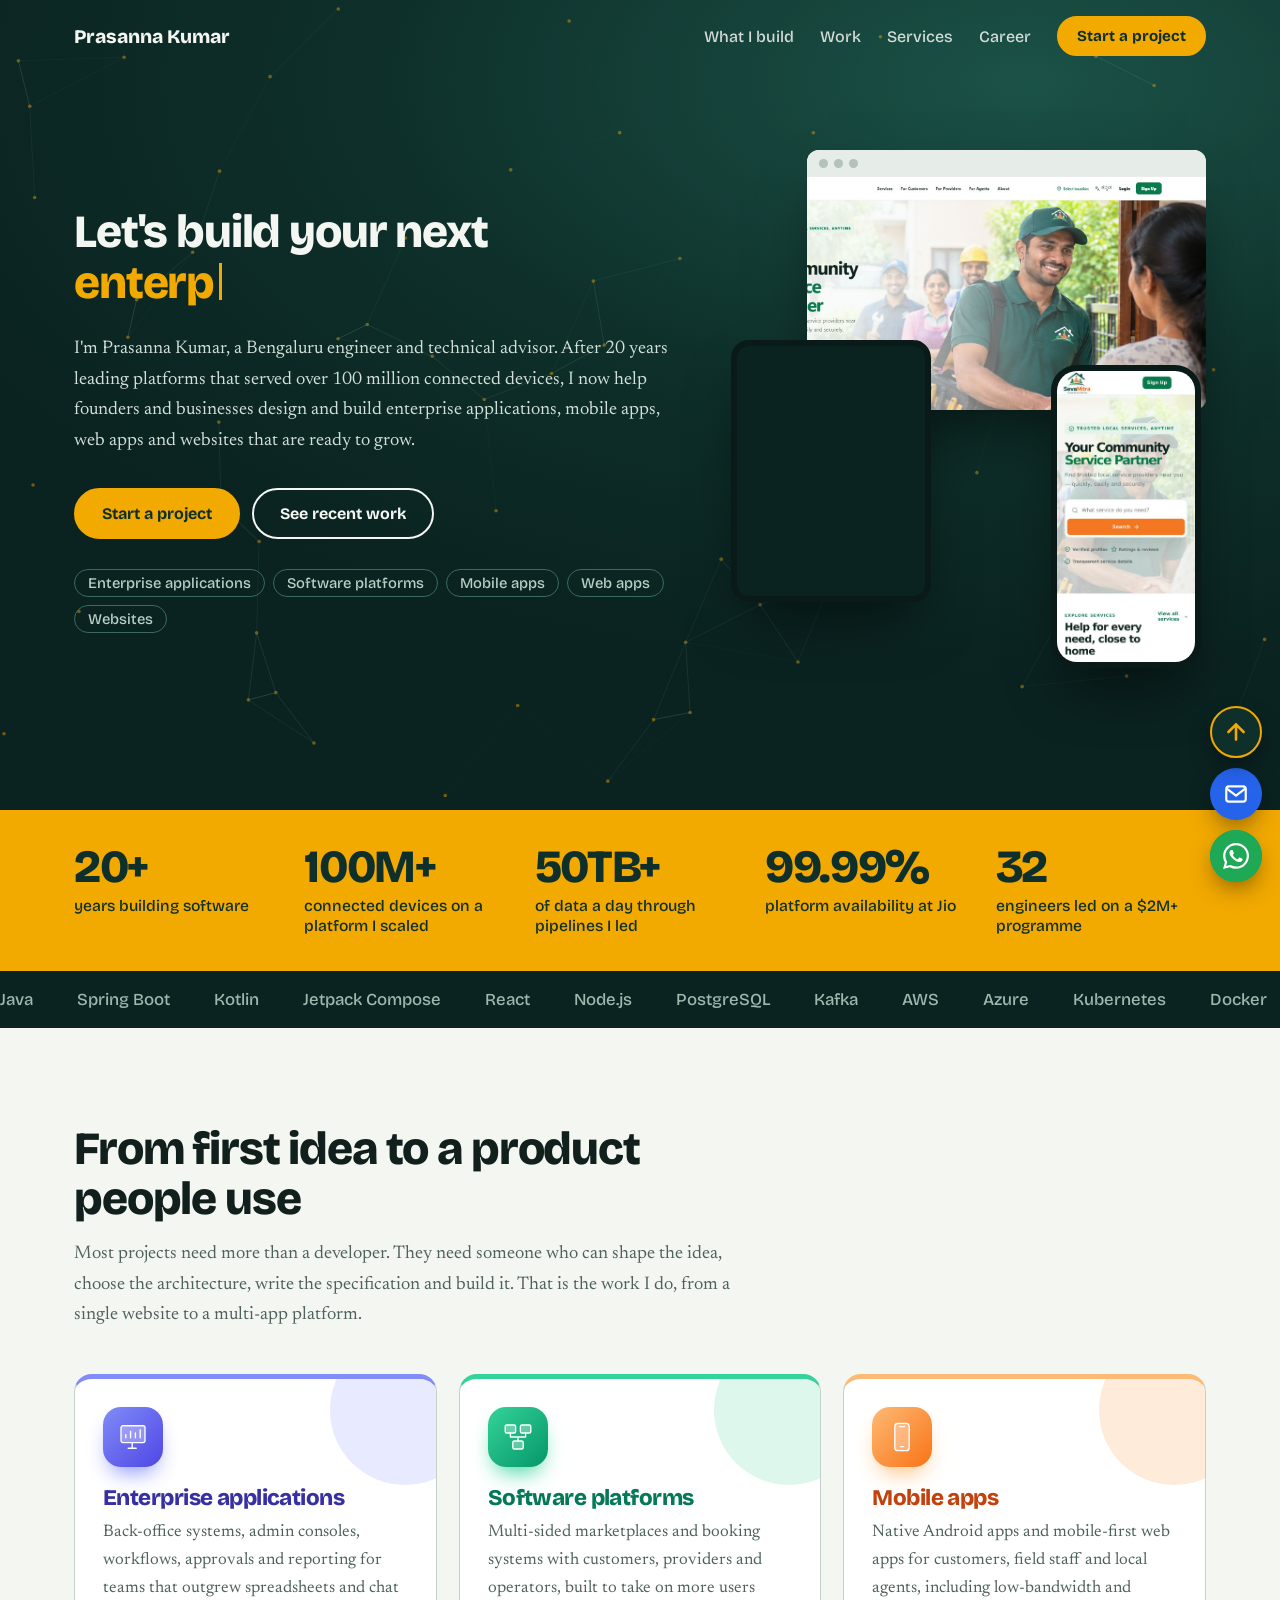
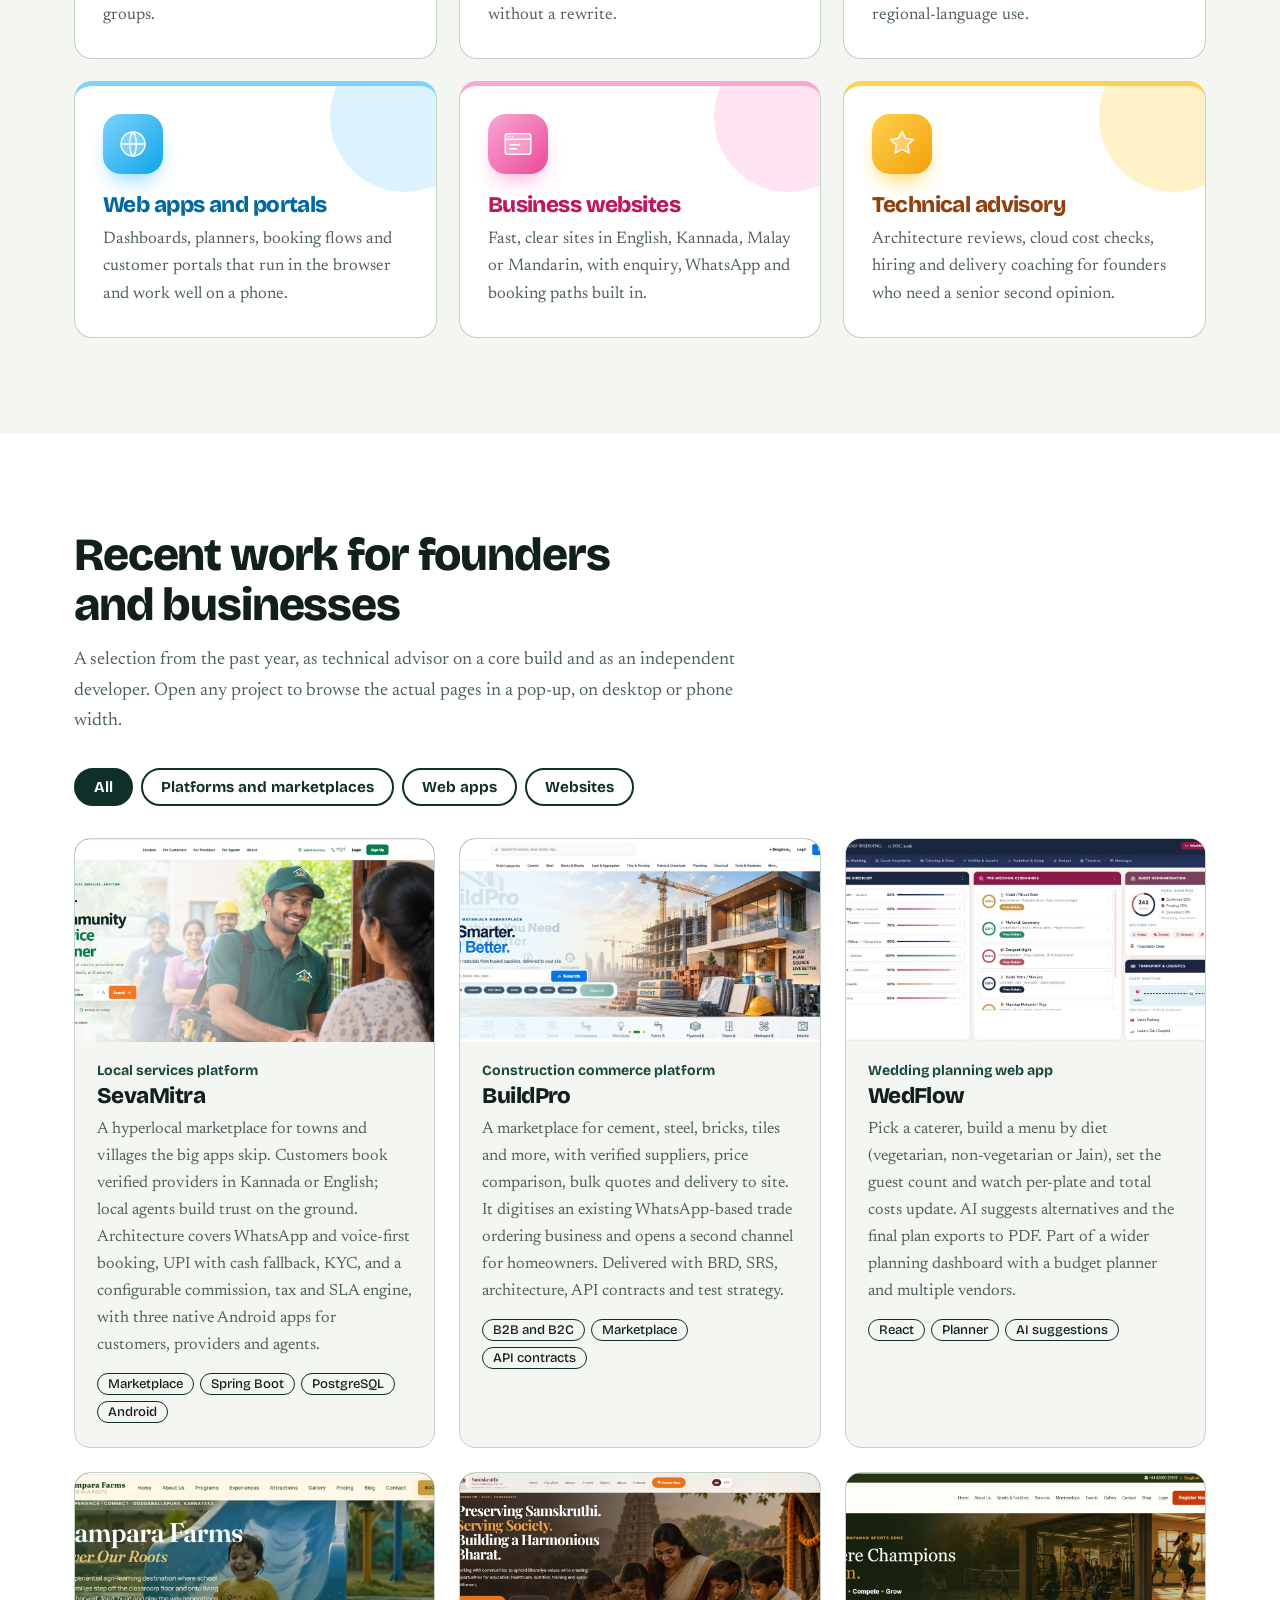
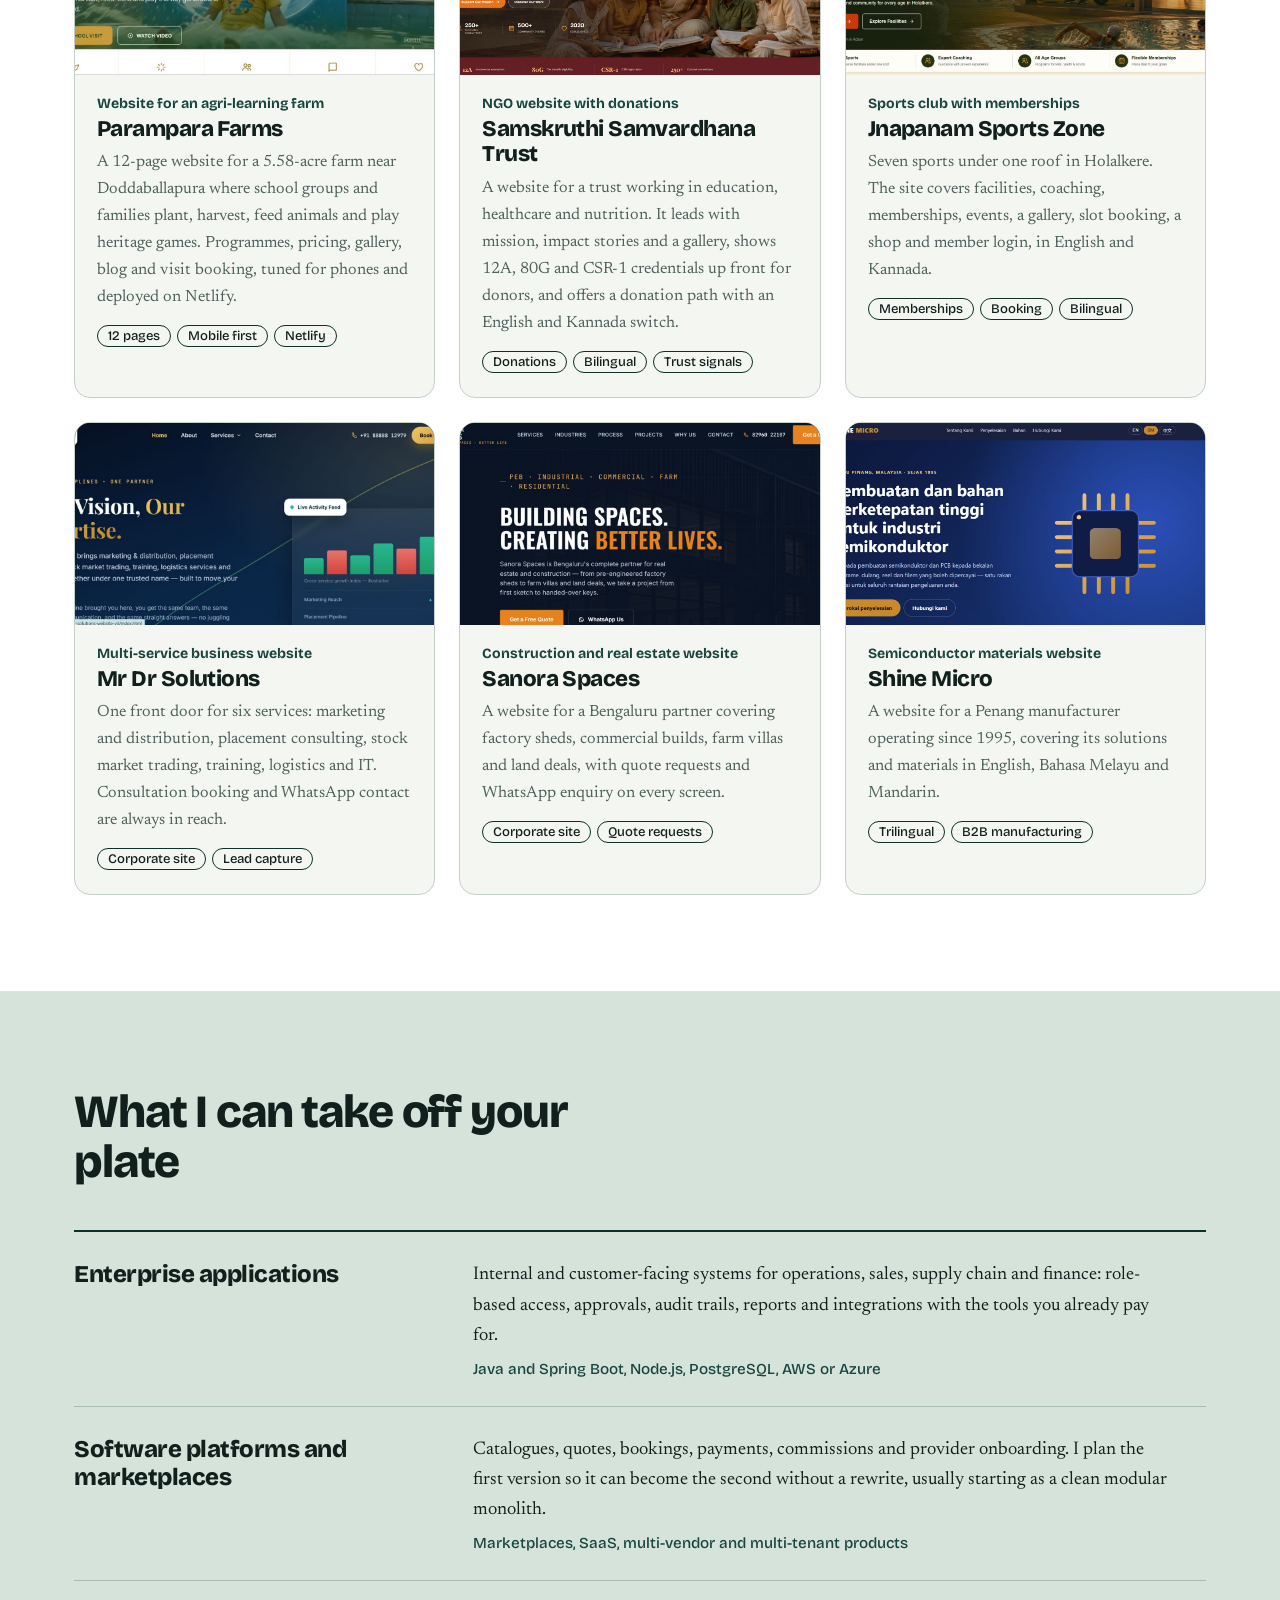
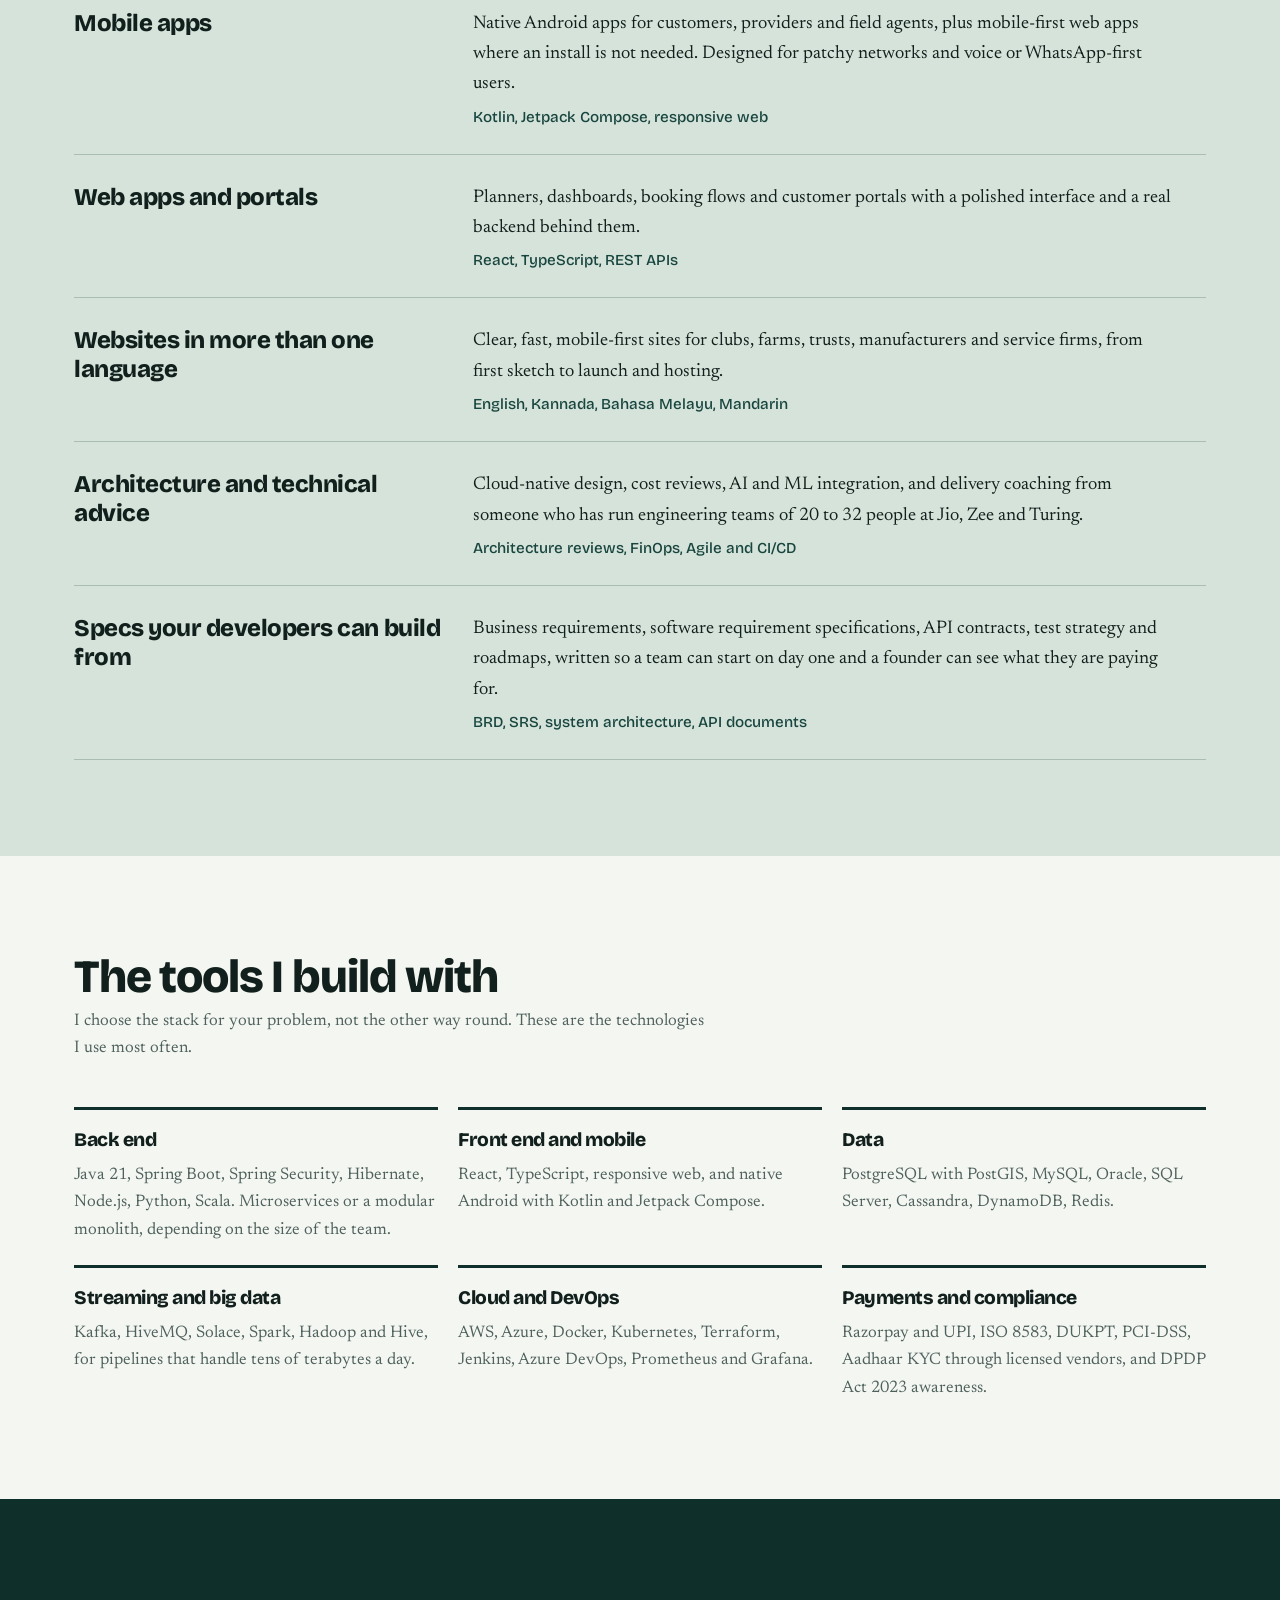
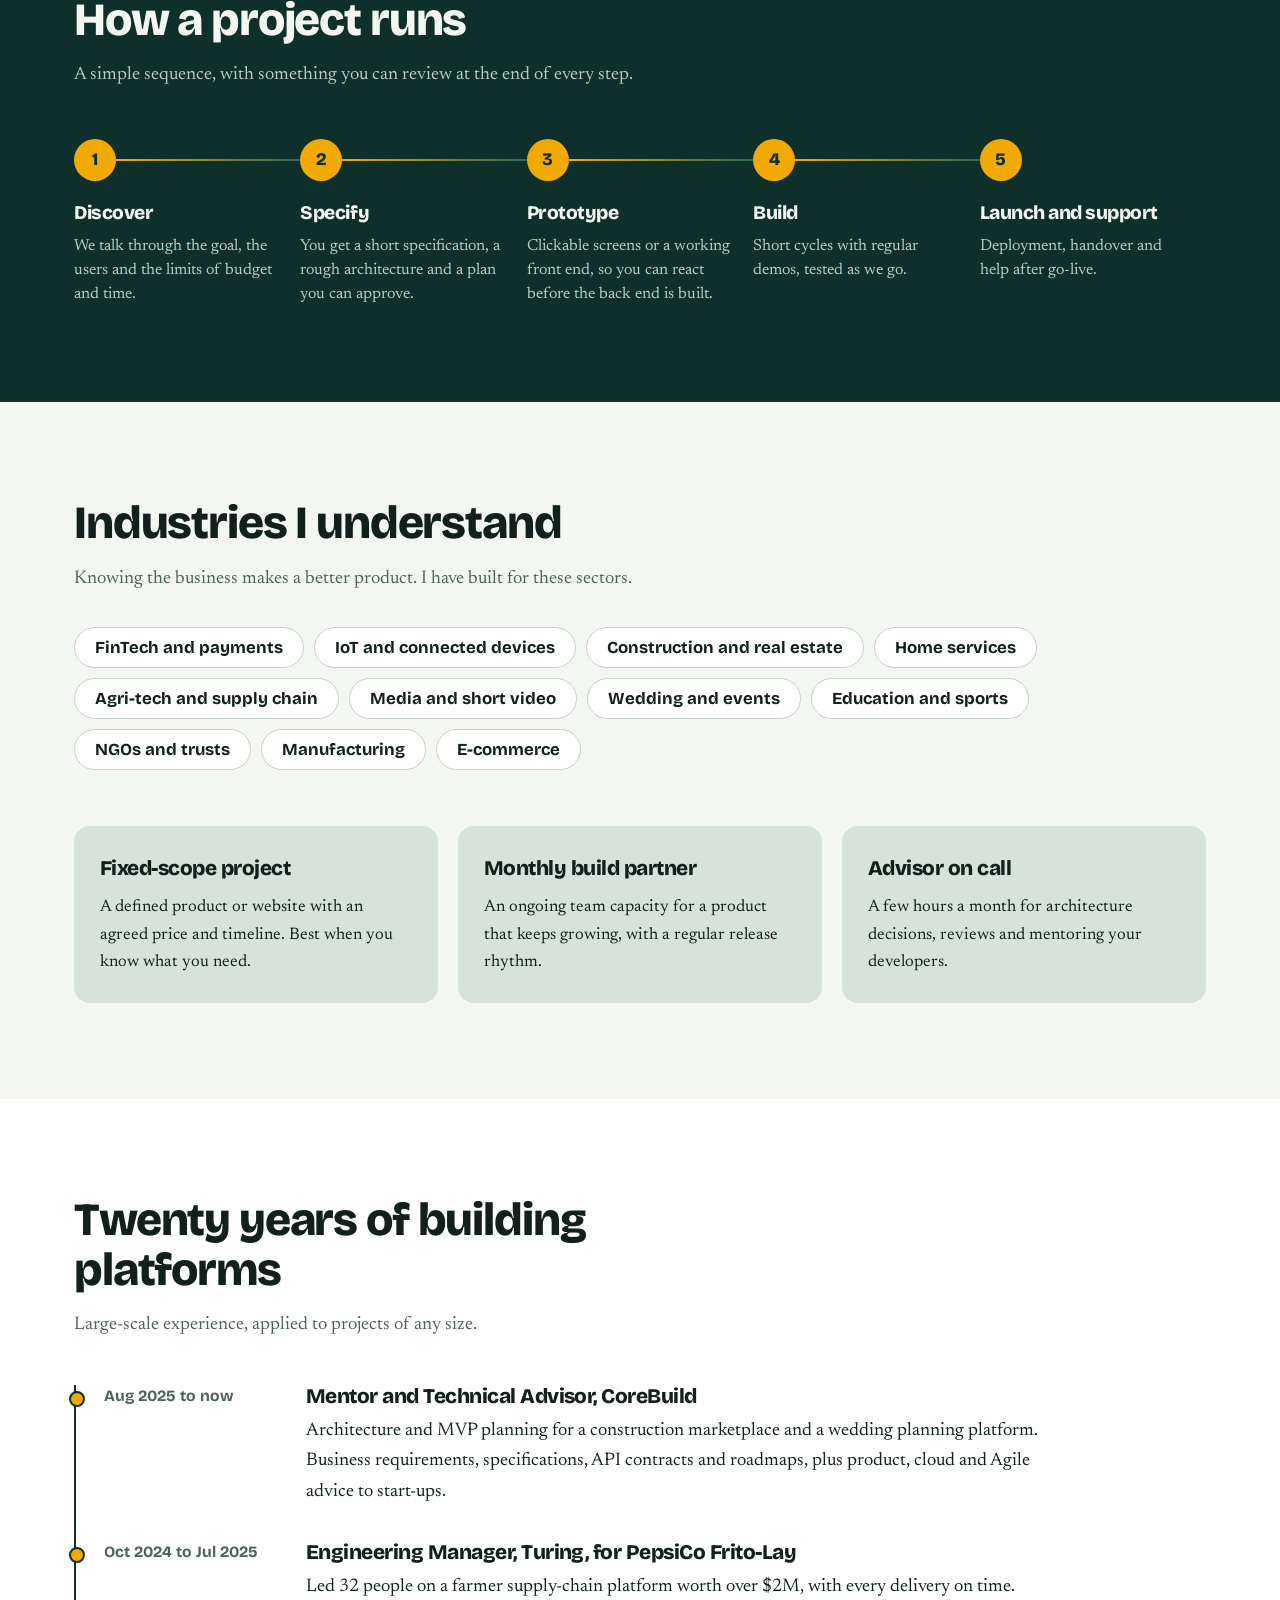
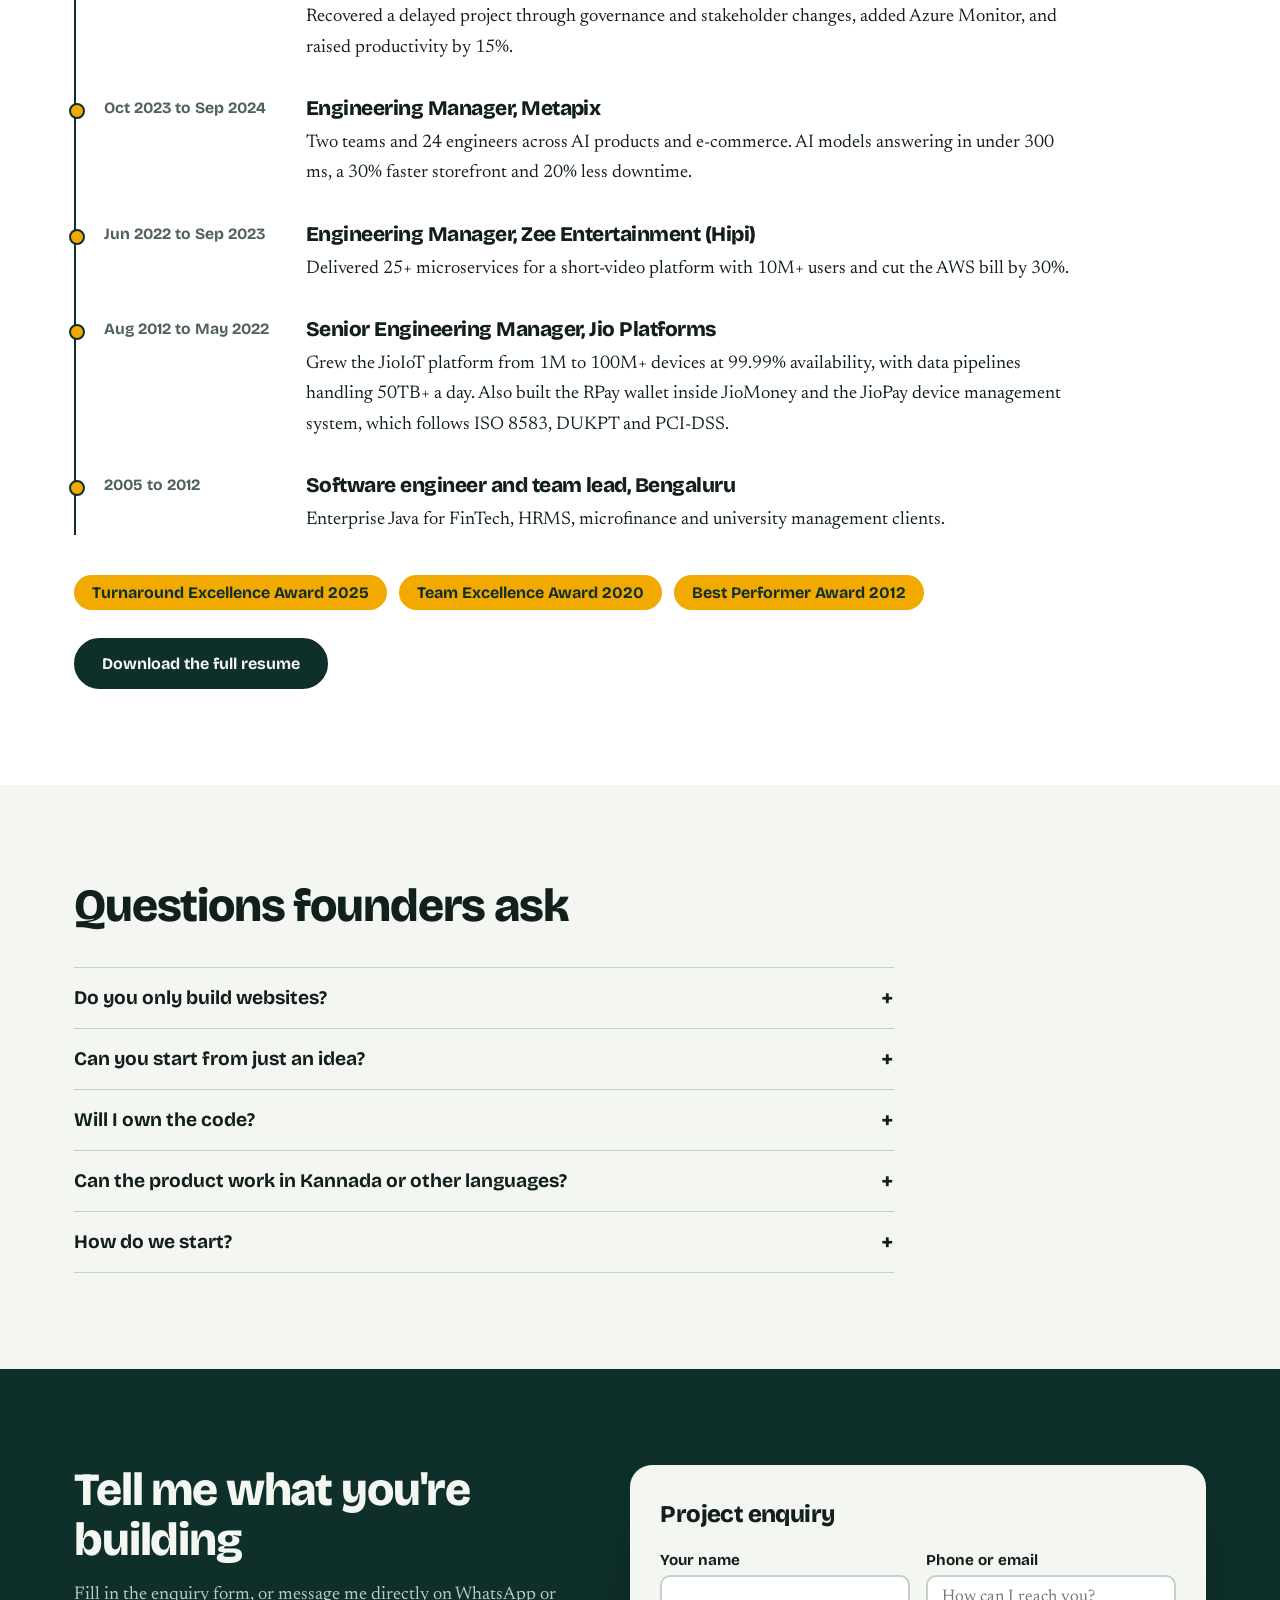
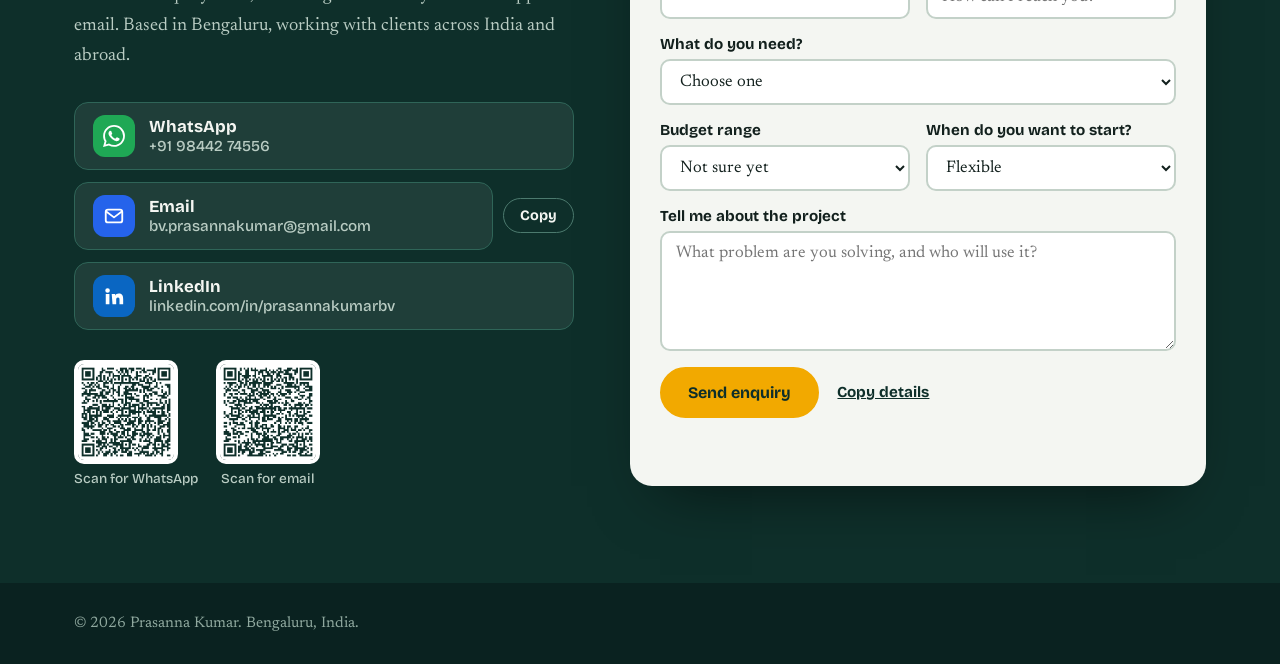
==== commit e06ec374: "fix(portfolio): send website enquiries to secure backend, preserve WhatsApp fallback" ====
--- a/index.html
+++ b/index.html
@@ -565,21 +565,27 @@
 /* enquiry form */
 /* To receive enquiries directly in your inbox without opening WhatsApp or a mail app, create a free form endpoint
    (for example at web3forms.com or formspree.io) and paste its URL (and access key, if it gives one) below. */
-const FORM={endpoint:'',accessKey:''};
-const f=$('#enq'),fs=$('#fs'),WA='919844274556',EM='bv.prasannakumar@gmail.com',hasEP=!!FORM.endpoint;
+const FORM={endpoint:'/api/enquiry'};
+const f=$('#enq'),fs=$('#fs'),WA='919844274556',EM='bv.prasannakumar@gmail.com',hasEP=true;
 $('#sendEP').hidden=!hasEP;$('#sendWA').hidden=hasEP;$('#sendEM').hidden=hasEP;
 function txt(){const d=new FormData(f);return ['New project enquiry from my portfolio site','','Name: '+d.get('name'),'Contact: '+d.get('contact'),'I need: '+d.get('need'),'Budget: '+(d.get('budget')||'Not sure yet'),'Timeline: '+(d.get('time')||'Flexible'),'','Project details:',d.get('msg')].join('\n')}
 function valid(){if(f.reportValidity())return true;fs.textContent='Please fill in the highlighted fields.';return false}
 async function copyText(t){try{await navigator.clipboard.writeText(t)}catch(e){const a=document.createElement('textarea');a.value=t;document.body.appendChild(a);a.select();try{document.execCommand('copy')}catch(_){}a.remove()}}
 $('#sendWA').onclick=()=>{if(!valid())return;window.open('https://wa.me/'+WA+'?text='+encodeURIComponent(txt()),'_blank','noopener');fs.textContent='WhatsApp is opening with your enquiry. Press send there to deliver it.'};
-$('#sendEM').onclick=()=>{if(!valid())return;location.href='mailto:'+EM+'?subject='+encodeURIComponent('Project enquiry: '+new FormData(f).get('need'))+'&body='+encodeURIComponent(txt());fs.textContent='If your email app did not open, press Copy details and email them to '+EM+'.'};
+$('#sendEM').onclick=()=>{if(!valid())return;f.requestSubmit();};
 $('#cpd').onclick=async()=>{if(!valid())return;await copyText(txt());fs.textContent='Details copied. Paste them into any email or chat.'};
 f.addEventListener('submit',async e=>{
- e.preventDefault();if(!hasEP||!valid())return;
- const fd=new FormData(f);if(FORM.accessKey)fd.append('access_key',FORM.accessKey);fd.append('subject','Project enquiry from portfolio site');
- fs.textContent='Sending...';
- try{const r=await fetch(FORM.endpoint,{method:'POST',body:fd,headers:{Accept:'application/json'}});if(!r.ok)throw 0;f.reset();fs.textContent='Thank you. Your enquiry has been sent and I will get back to you soon.'}
- catch(_){fs.textContent='Sorry, that did not go through. Please use WhatsApp or email instead.'}
+ e.preventDefault();if(!valid())return;
+ const buttons=[$('#sendEM'),$('#sendEP')];buttons.forEach(b=>b.disabled=true);
+ fs.textContent='Sending your enquiry...';
+ try{
+  const data=Object.fromEntries(new FormData(f).entries());
+  const r=await fetch(FORM.endpoint,{method:'POST',headers:{'Content-Type':'application/json','Accept':'application/json'},body:JSON.stringify(data)});
+  const result=await r.json().catch(()=>({}));
+  if(!r.ok||!result.ok)throw new Error(result.error||'Unable to send your enquiry');
+  f.reset();fs.textContent='Thank you! Your enquiry was submitted successfully.';
+ }catch(err){fs.textContent=(err?.message||'Unable to send right now')+'. Please use WhatsApp if the problem continues.';}
+ finally{buttons.forEach(b=>b.disabled=false);}
 });
 </script>
 </body>
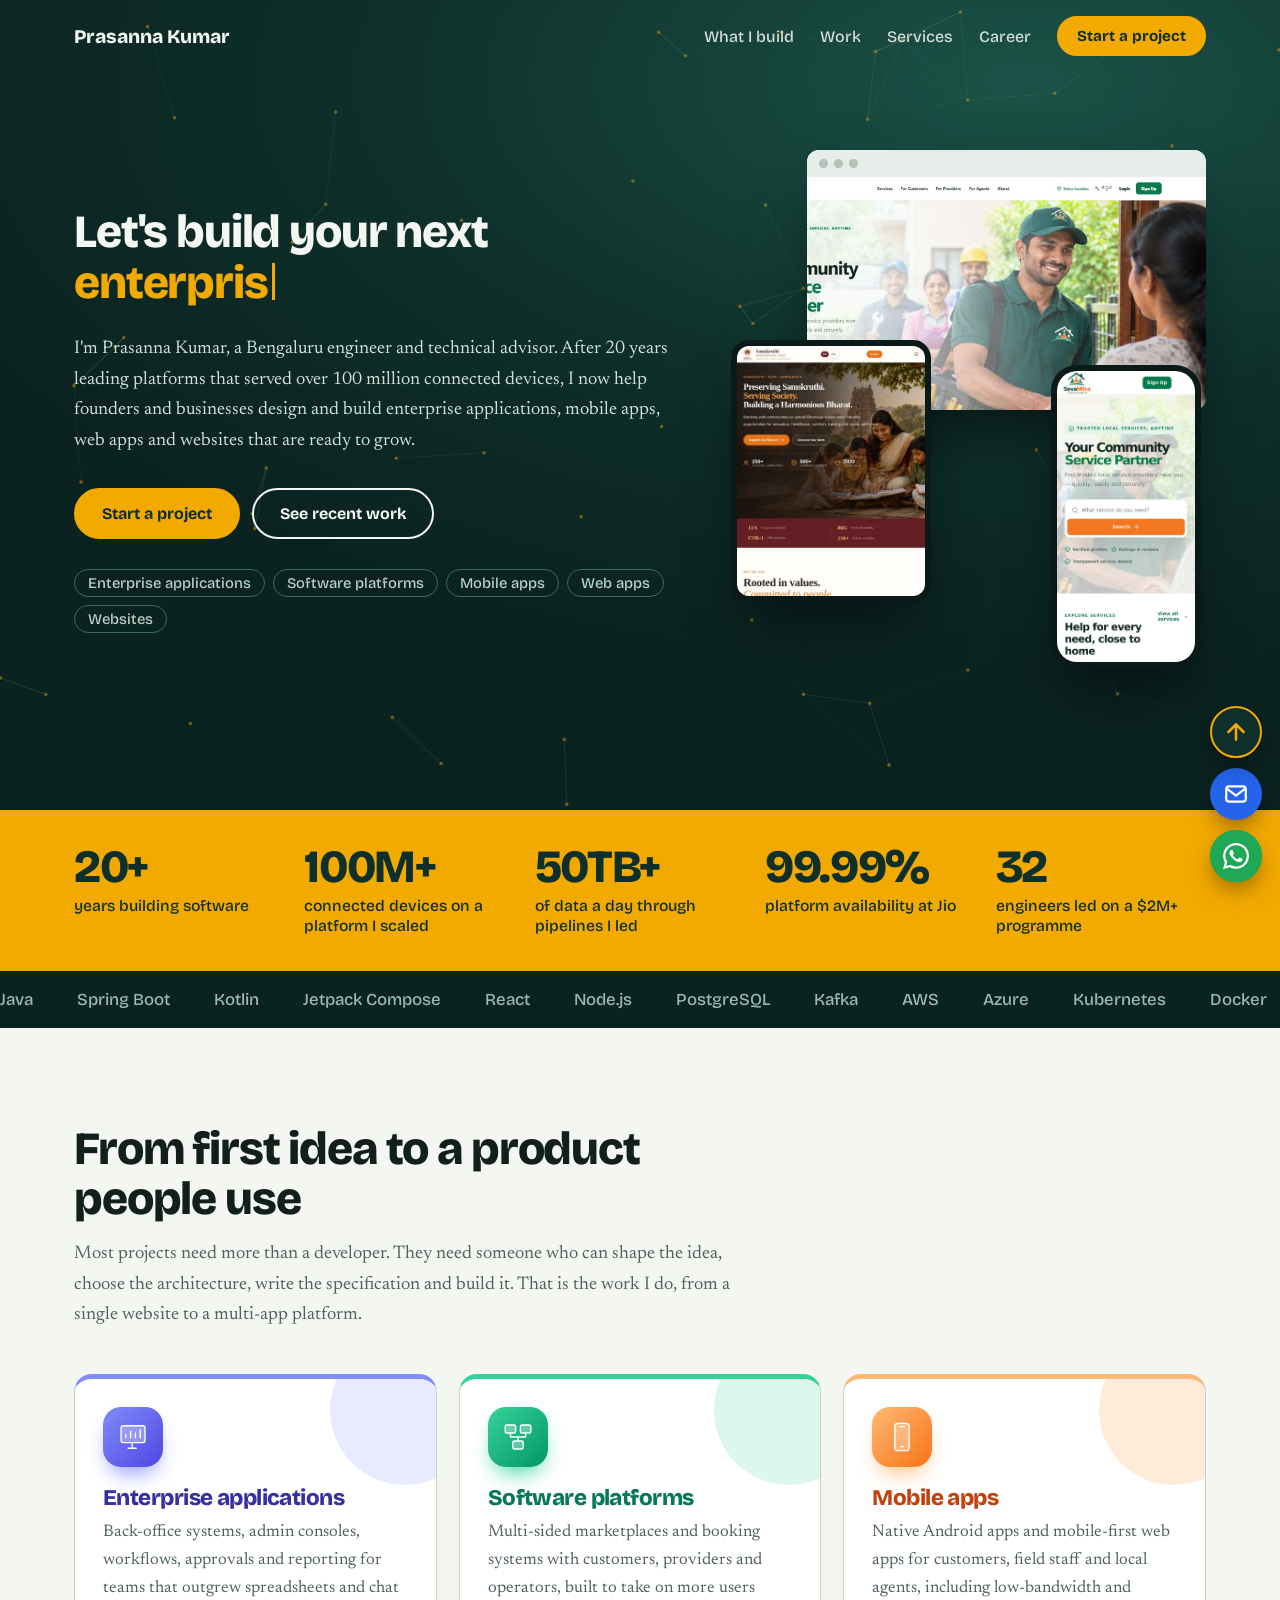
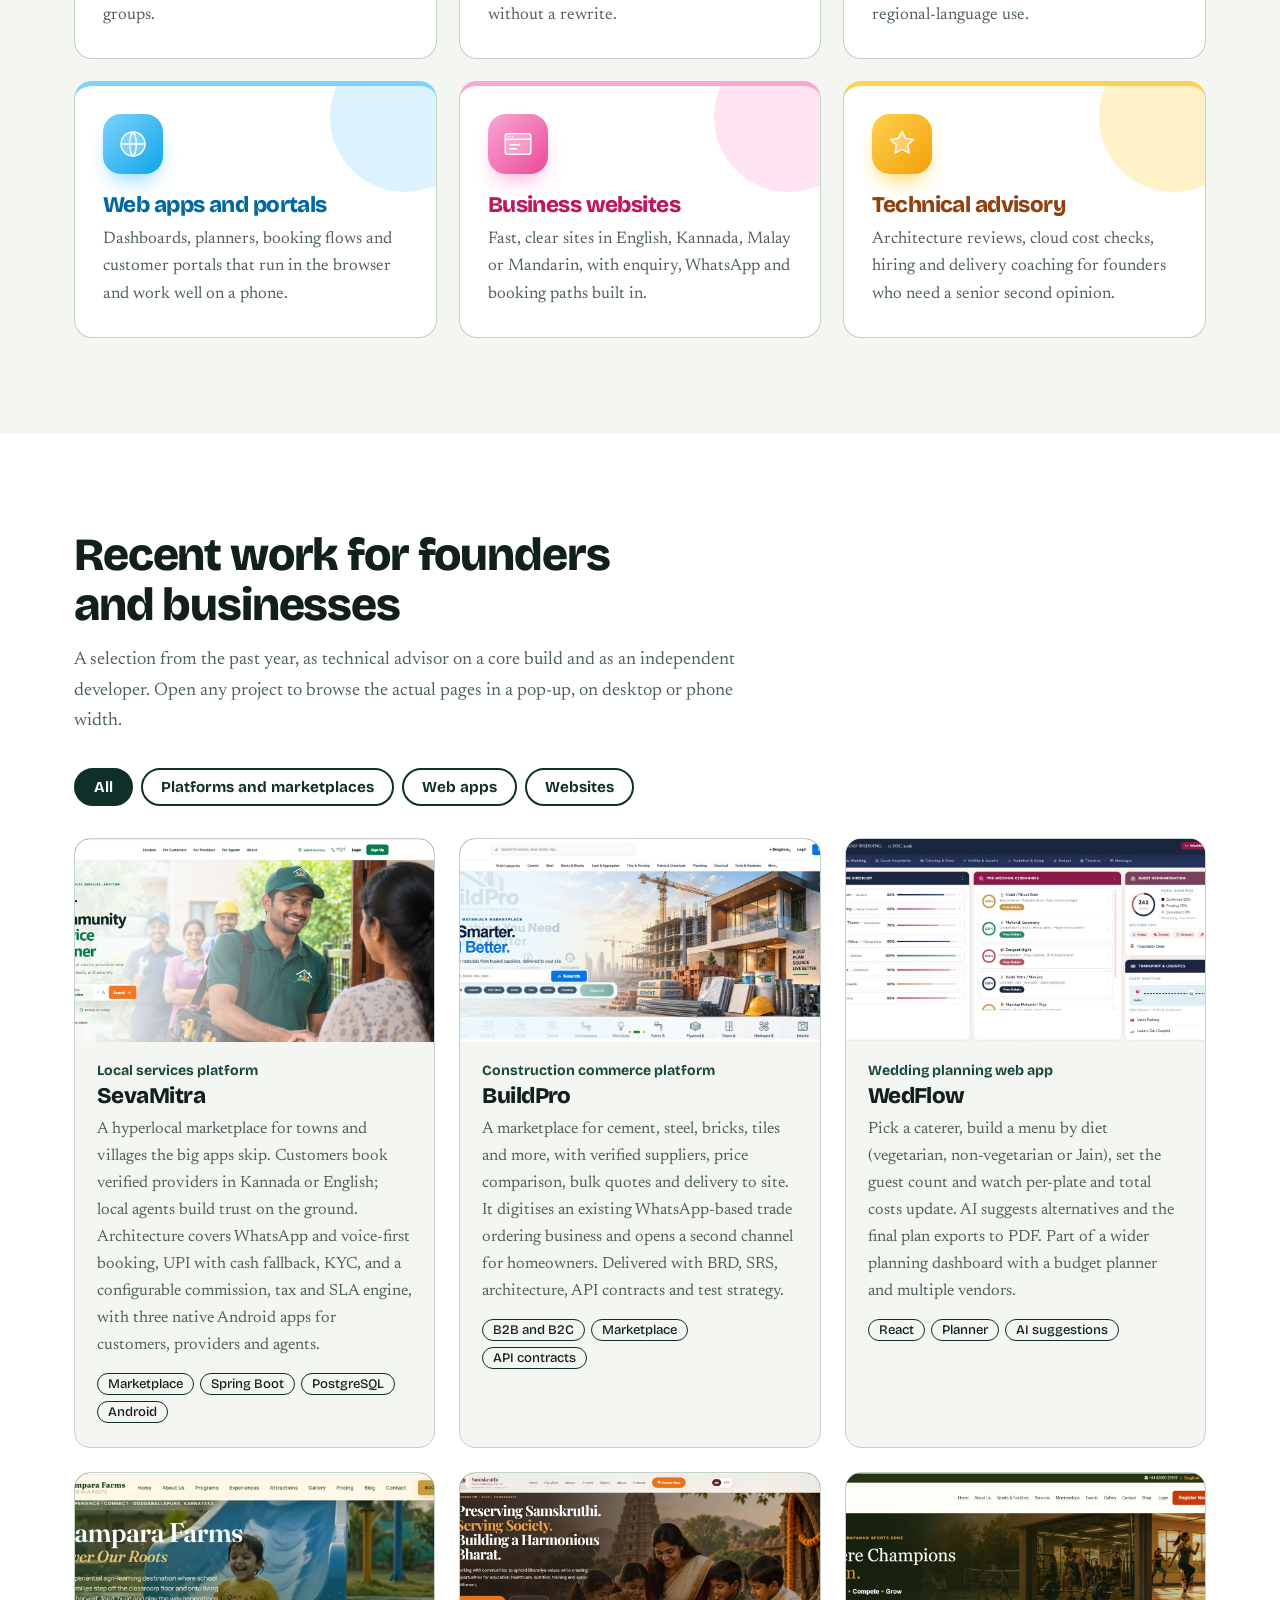
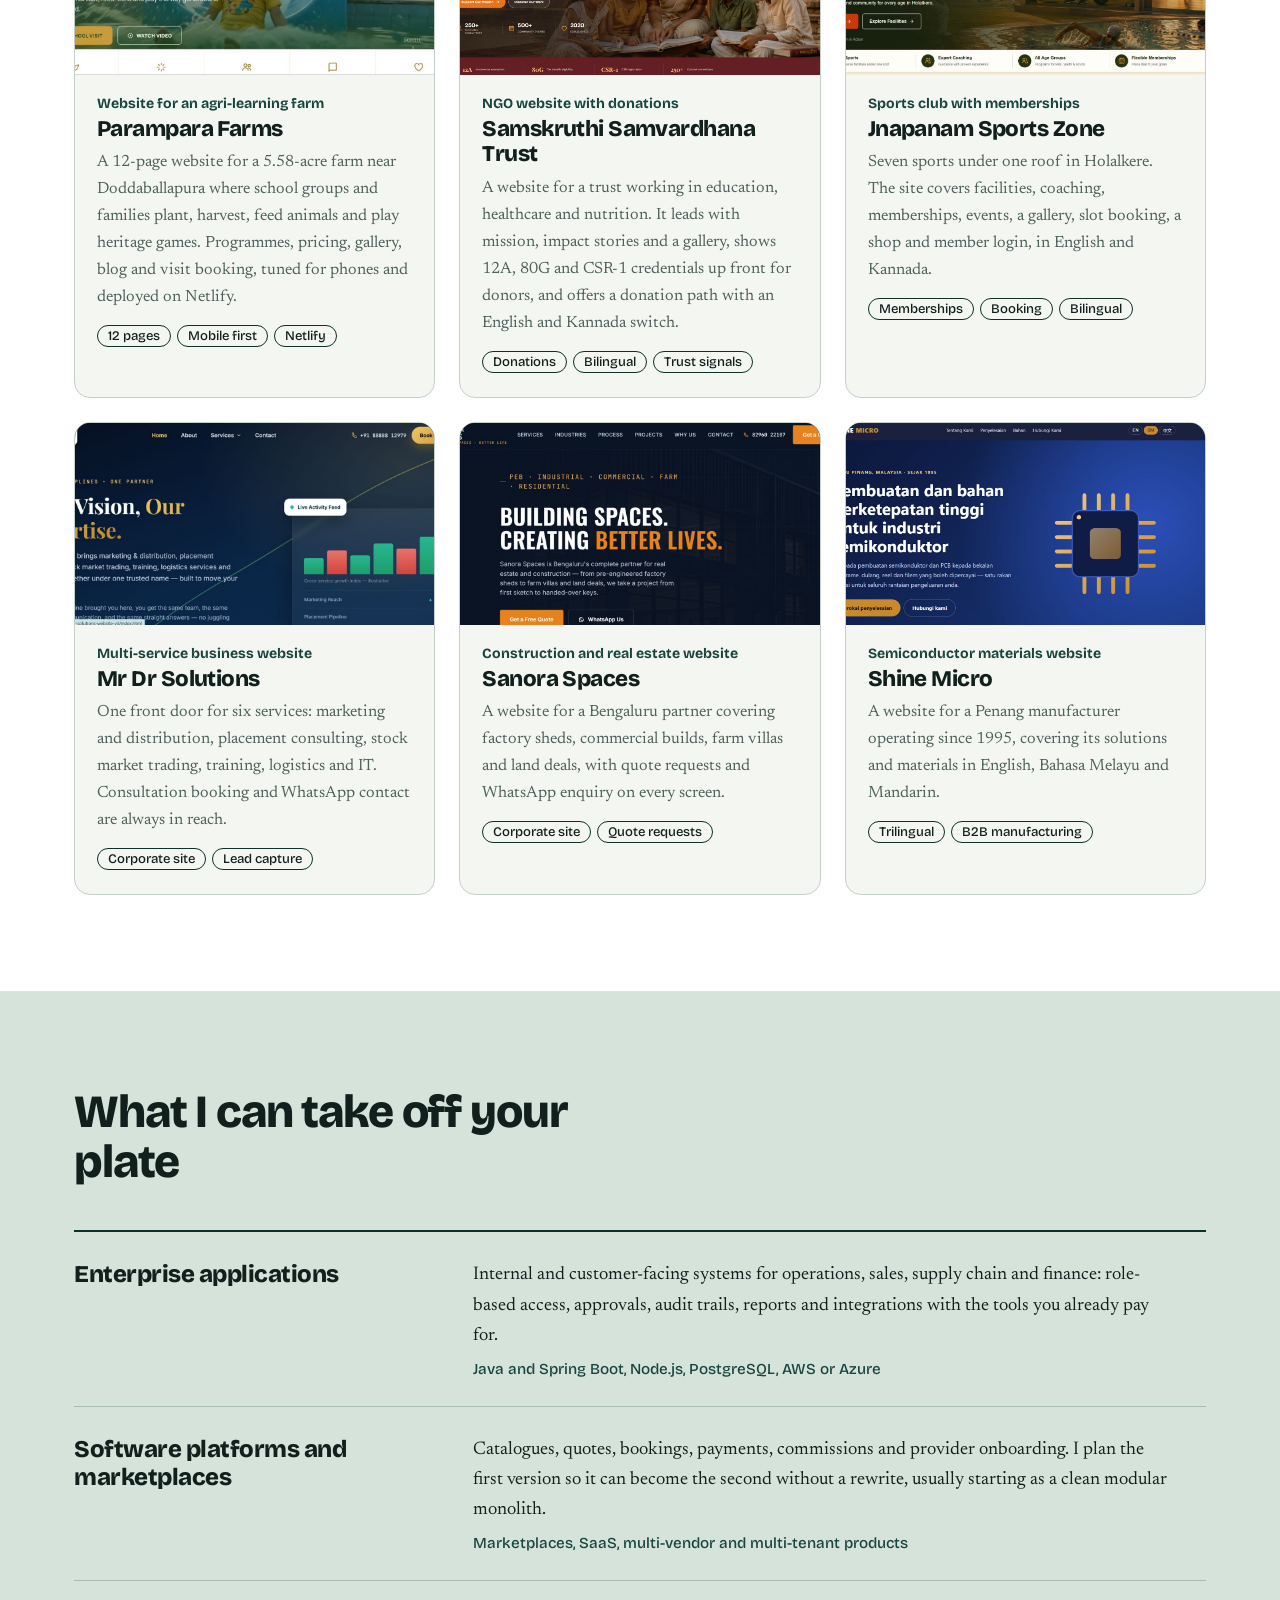
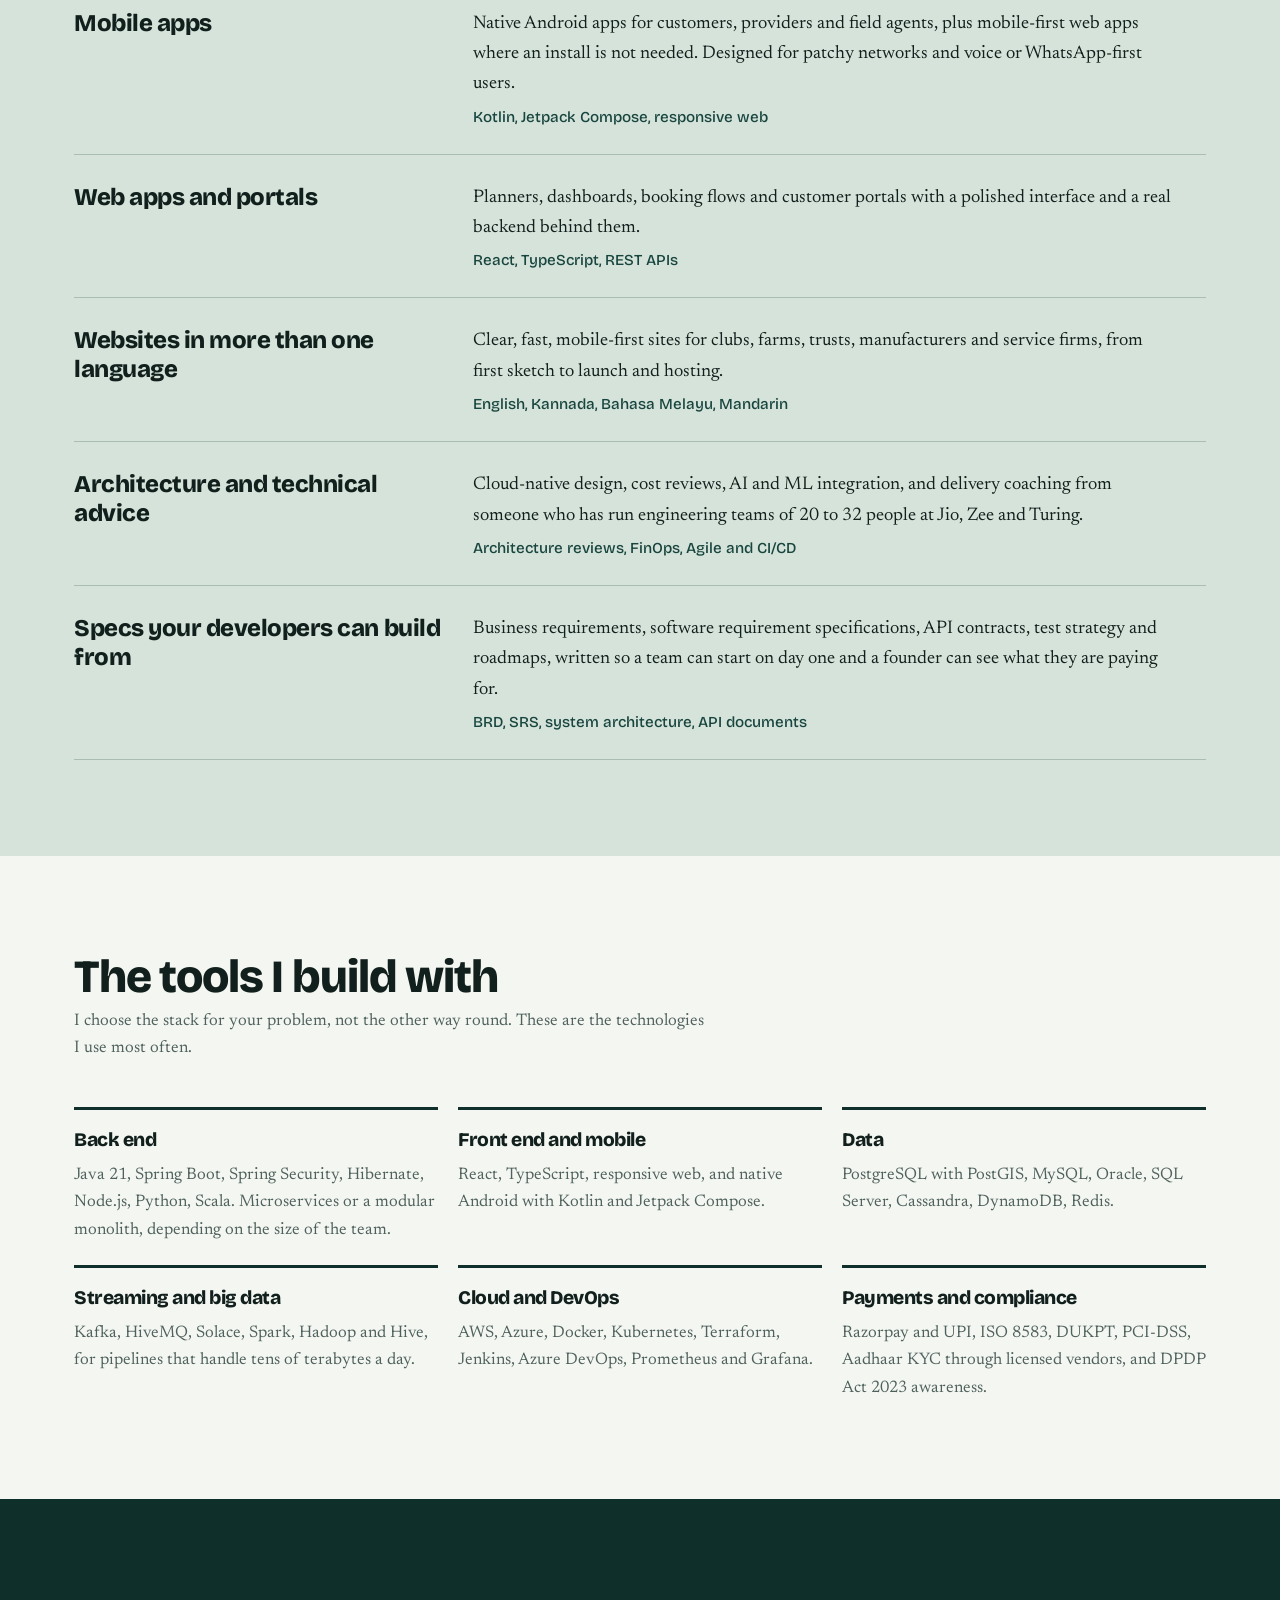
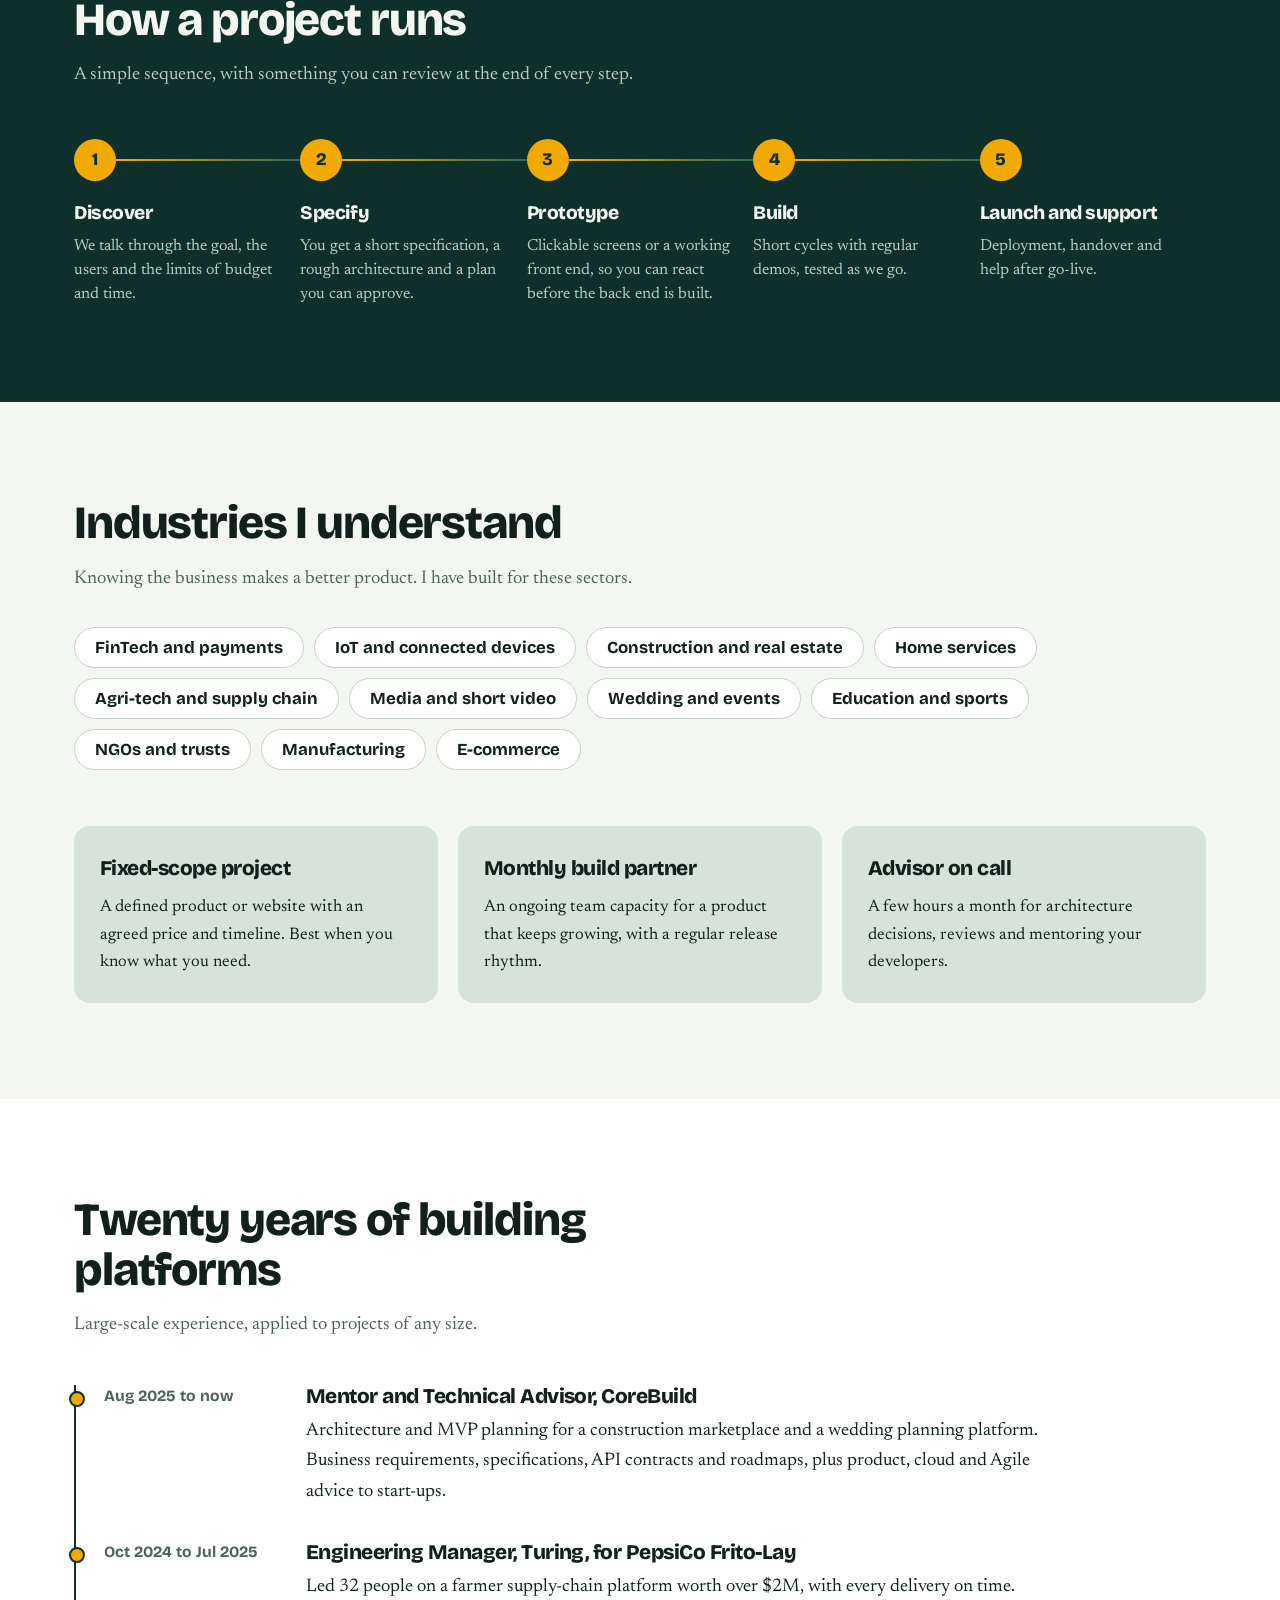
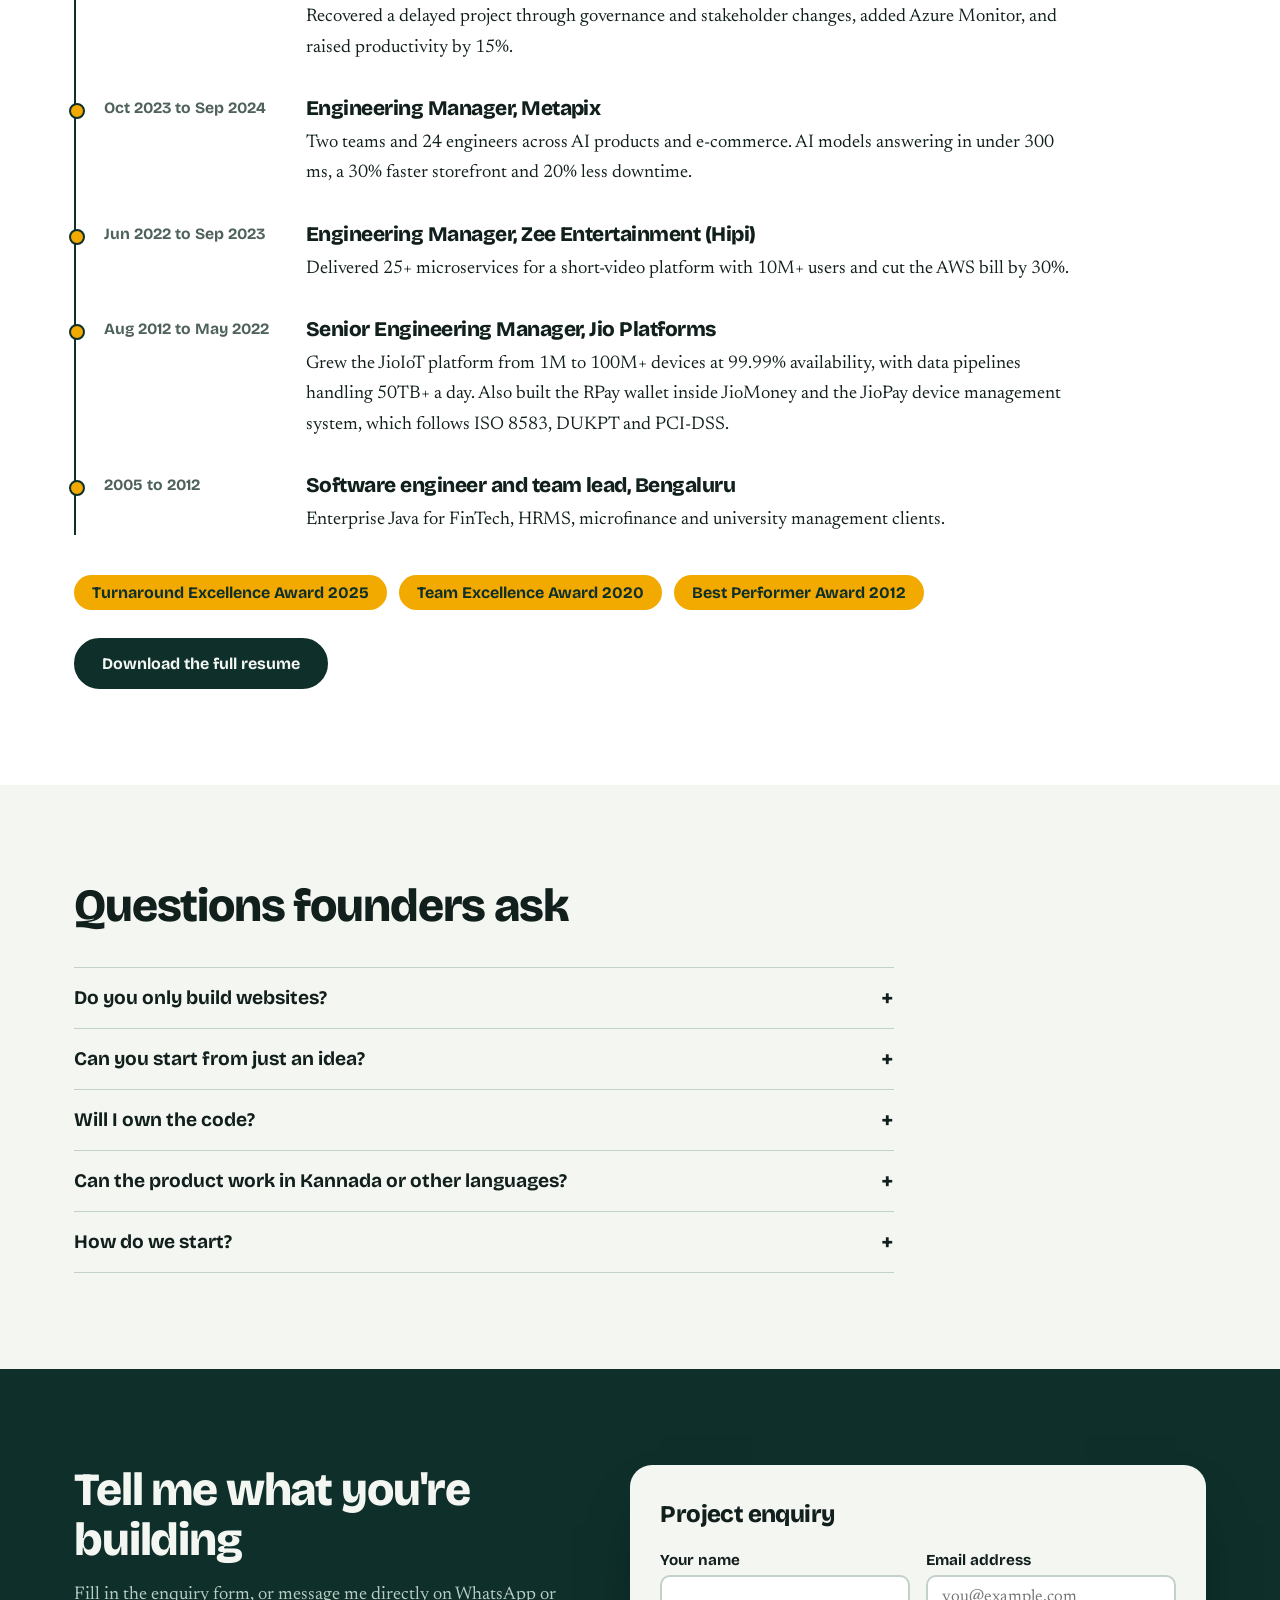
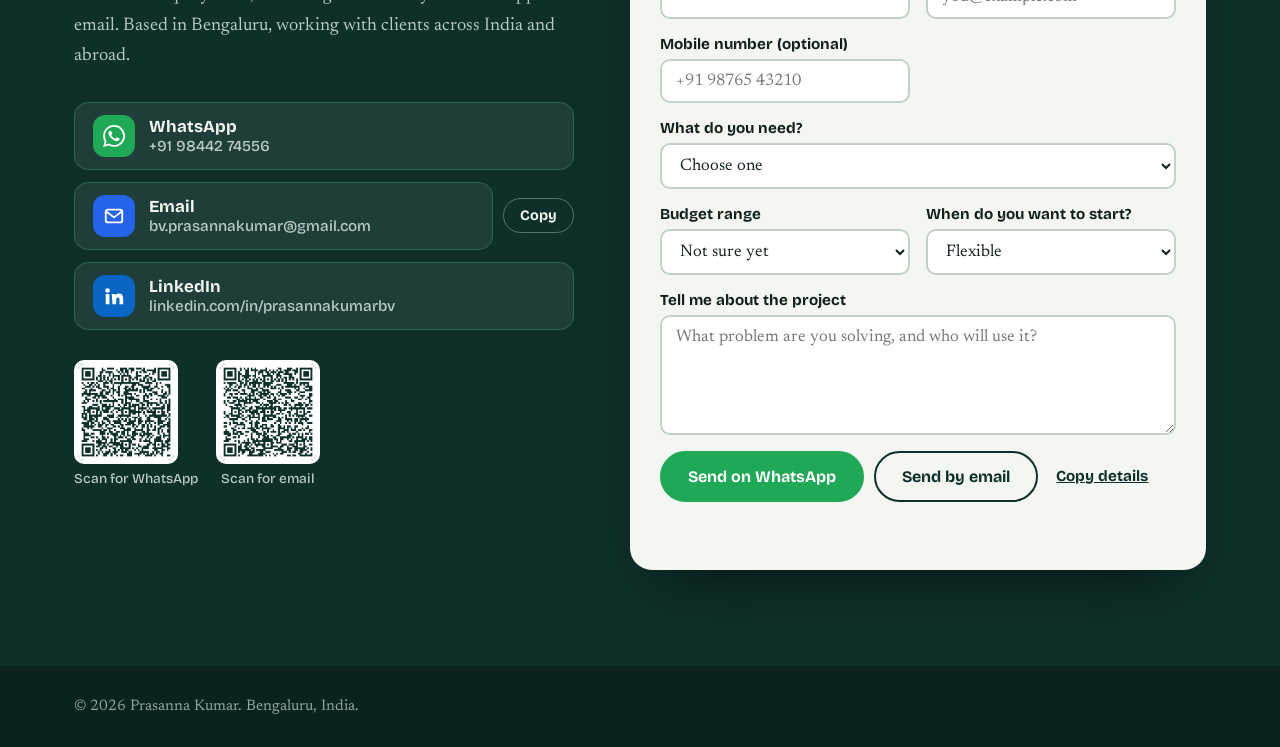
==== commit a86e3742: "feat(portfolio): collect required email optional phone and display email submission button" ====
--- a/index.html
+++ b/index.html
@@ -421,7 +421,8 @@
 <form class="enq rv" id="enq" aria-label="Project enquiry form">
 <h3>Project enquiry</h3>
 <label>Your name<input name="name" required autocomplete="name"></label>
-<label>Phone or email<input name="contact" required autocomplete="email" placeholder="How can I reach you?"></label>
+<label>Email address<input name="email" type="email" required maxlength="254" autocomplete="email" placeholder="you@example.com"></label>
+<label>Mobile number (optional)<input name="phone" type="tel" maxlength="24" autocomplete="tel" placeholder="+91 98765 43210"></label>
 <label class="full">What do you need?<select name="need" required><option value="" disabled selected>Choose one</option><option>Enterprise application</option><option>Software platform or marketplace</option><option>Mobile app</option><option>Web app or portal</option><option>Business website</option><option>Technical advice or review</option><option>Something else</option></select></label>
 <label>Budget range<select name="budget"><option value="">Not sure yet</option><option>Under ₹50,000</option><option>₹50,000 to ₹2 lakh</option><option>₹2 lakh to ₹10 lakh</option><option>Above ₹10 lakh</option></select></label>
 <label>When do you want to start?<select name="time"><option value="">Flexible</option><option>Immediately</option><option>Within a month</option><option>In 1 to 3 months</option></select></label>
@@ -567,8 +568,8 @@
    (for example at web3forms.com or formspree.io) and paste its URL (and access key, if it gives one) below. */
 const FORM={endpoint:'/api/enquiry'};
 const f=$('#enq'),fs=$('#fs'),WA='919844274556',EM='bv.prasannakumar@gmail.com',hasEP=true;
-$('#sendEP').hidden=!hasEP;$('#sendWA').hidden=hasEP;$('#sendEM').hidden=hasEP;
-function txt(){const d=new FormData(f);return ['New project enquiry from my portfolio site','','Name: '+d.get('name'),'Contact: '+d.get('contact'),'I need: '+d.get('need'),'Budget: '+(d.get('budget')||'Not sure yet'),'Timeline: '+(d.get('time')||'Flexible'),'','Project details:',d.get('msg')].join('\n')}
+$('#sendEP').hidden=true;$('#sendWA').hidden=false;$('#sendEM').hidden=false;
+function txt(){const d=new FormData(f);return ['New project enquiry from my portfolio site','','Name: '+d.get('name'),'Email: '+d.get('email'),'Mobile: '+(d.get('phone')||'Not provided'),'I need: '+d.get('need'),'Budget: '+(d.get('budget')||'Not sure yet'),'Timeline: '+(d.get('time')||'Flexible'),'','Project details:',d.get('msg')].join('\n')}
 function valid(){if(f.reportValidity())return true;fs.textContent='Please fill in the highlighted fields.';return false}
 async function copyText(t){try{await navigator.clipboard.writeText(t)}catch(e){const a=document.createElement('textarea');a.value=t;document.body.appendChild(a);a.select();try{document.execCommand('copy')}catch(_){}a.remove()}}
 $('#sendWA').onclick=()=>{if(!valid())return;window.open('https://wa.me/'+WA+'?text='+encodeURIComponent(txt()),'_blank','noopener');fs.textContent='WhatsApp is opening with your enquiry. Press send there to deliver it.'};
